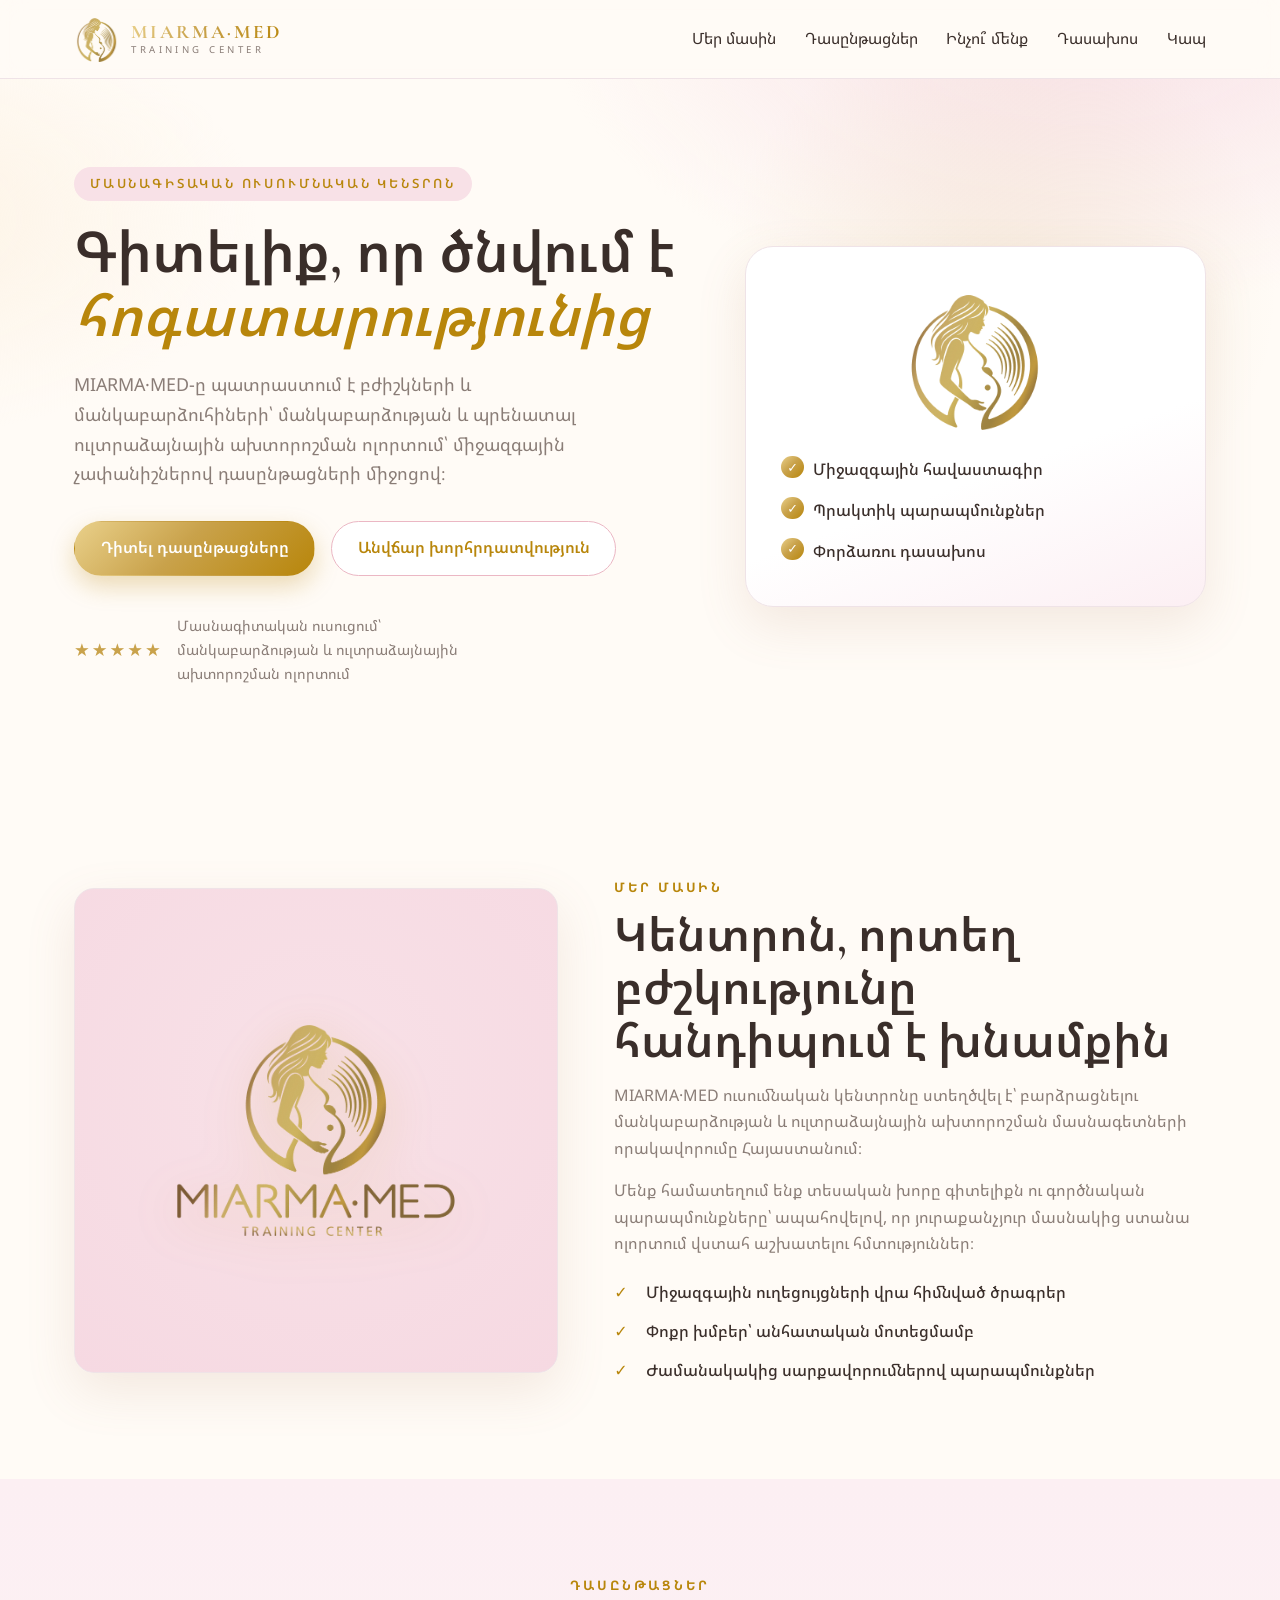
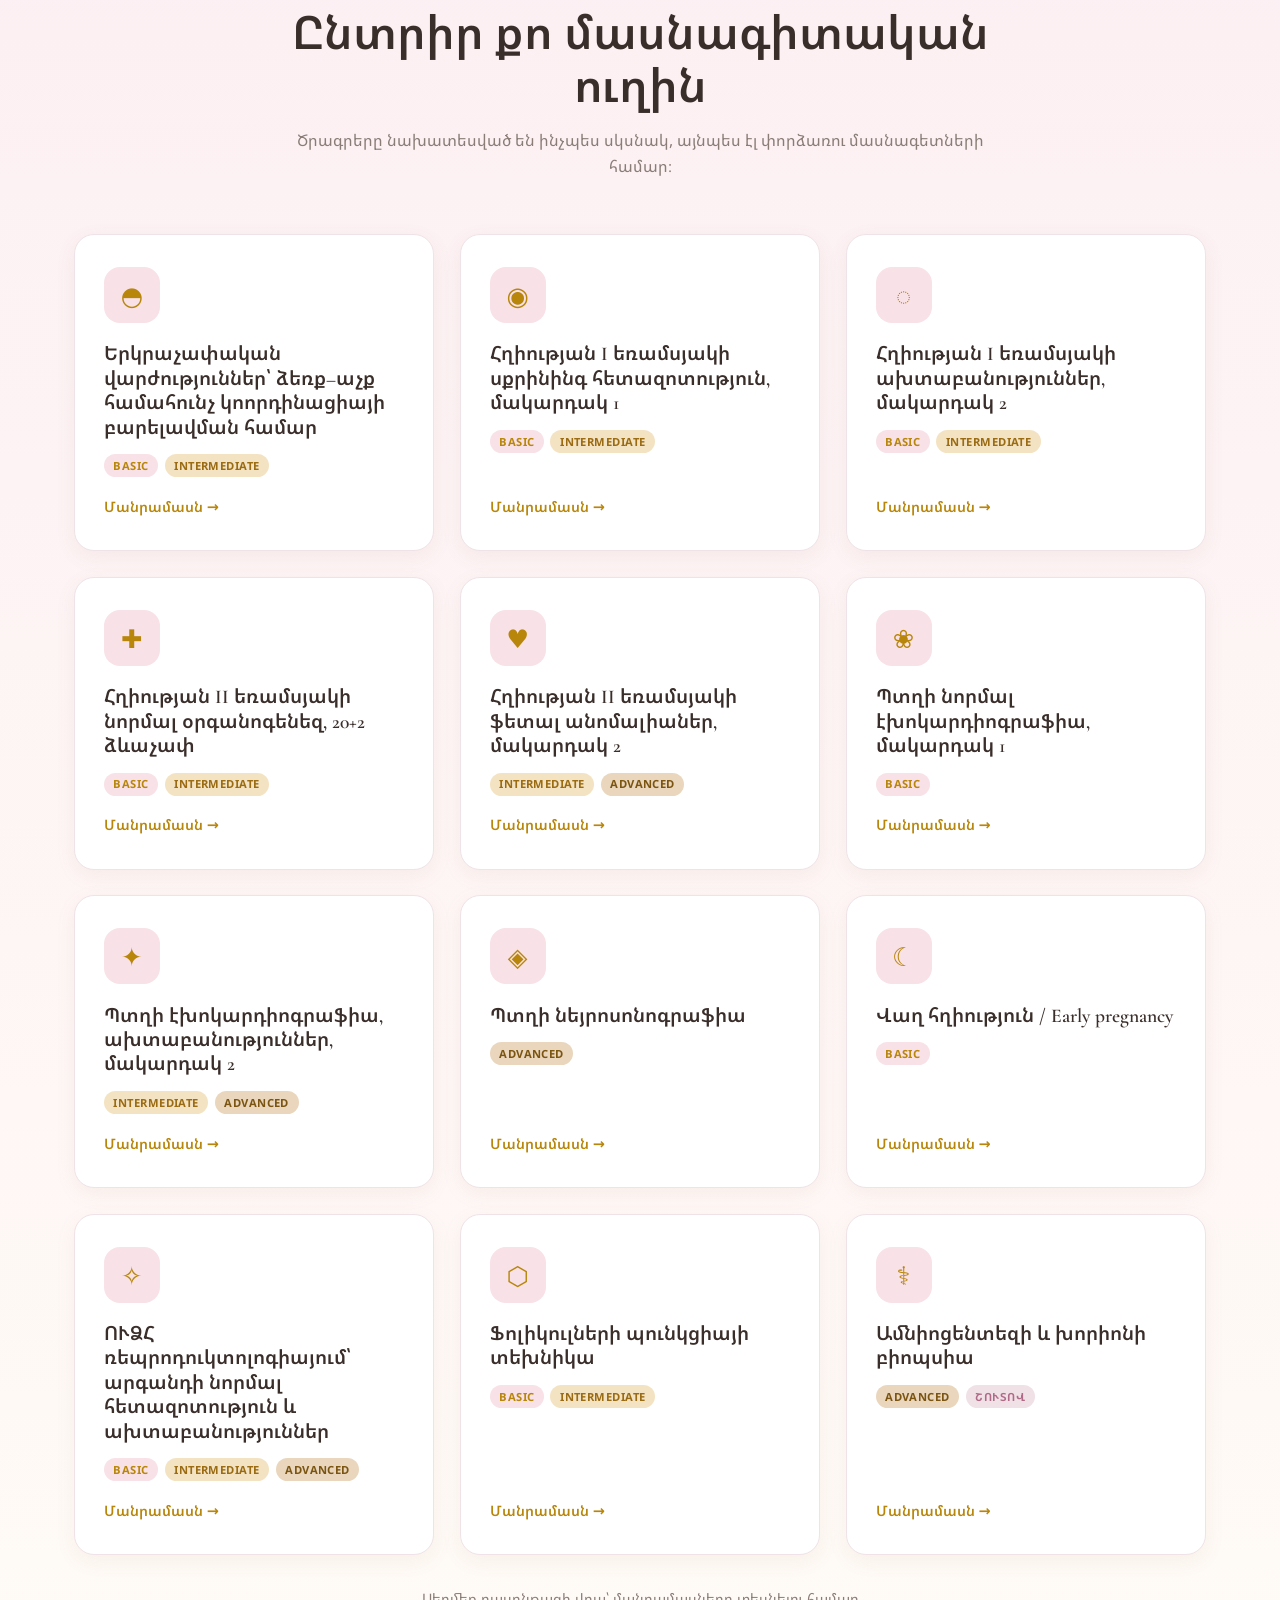
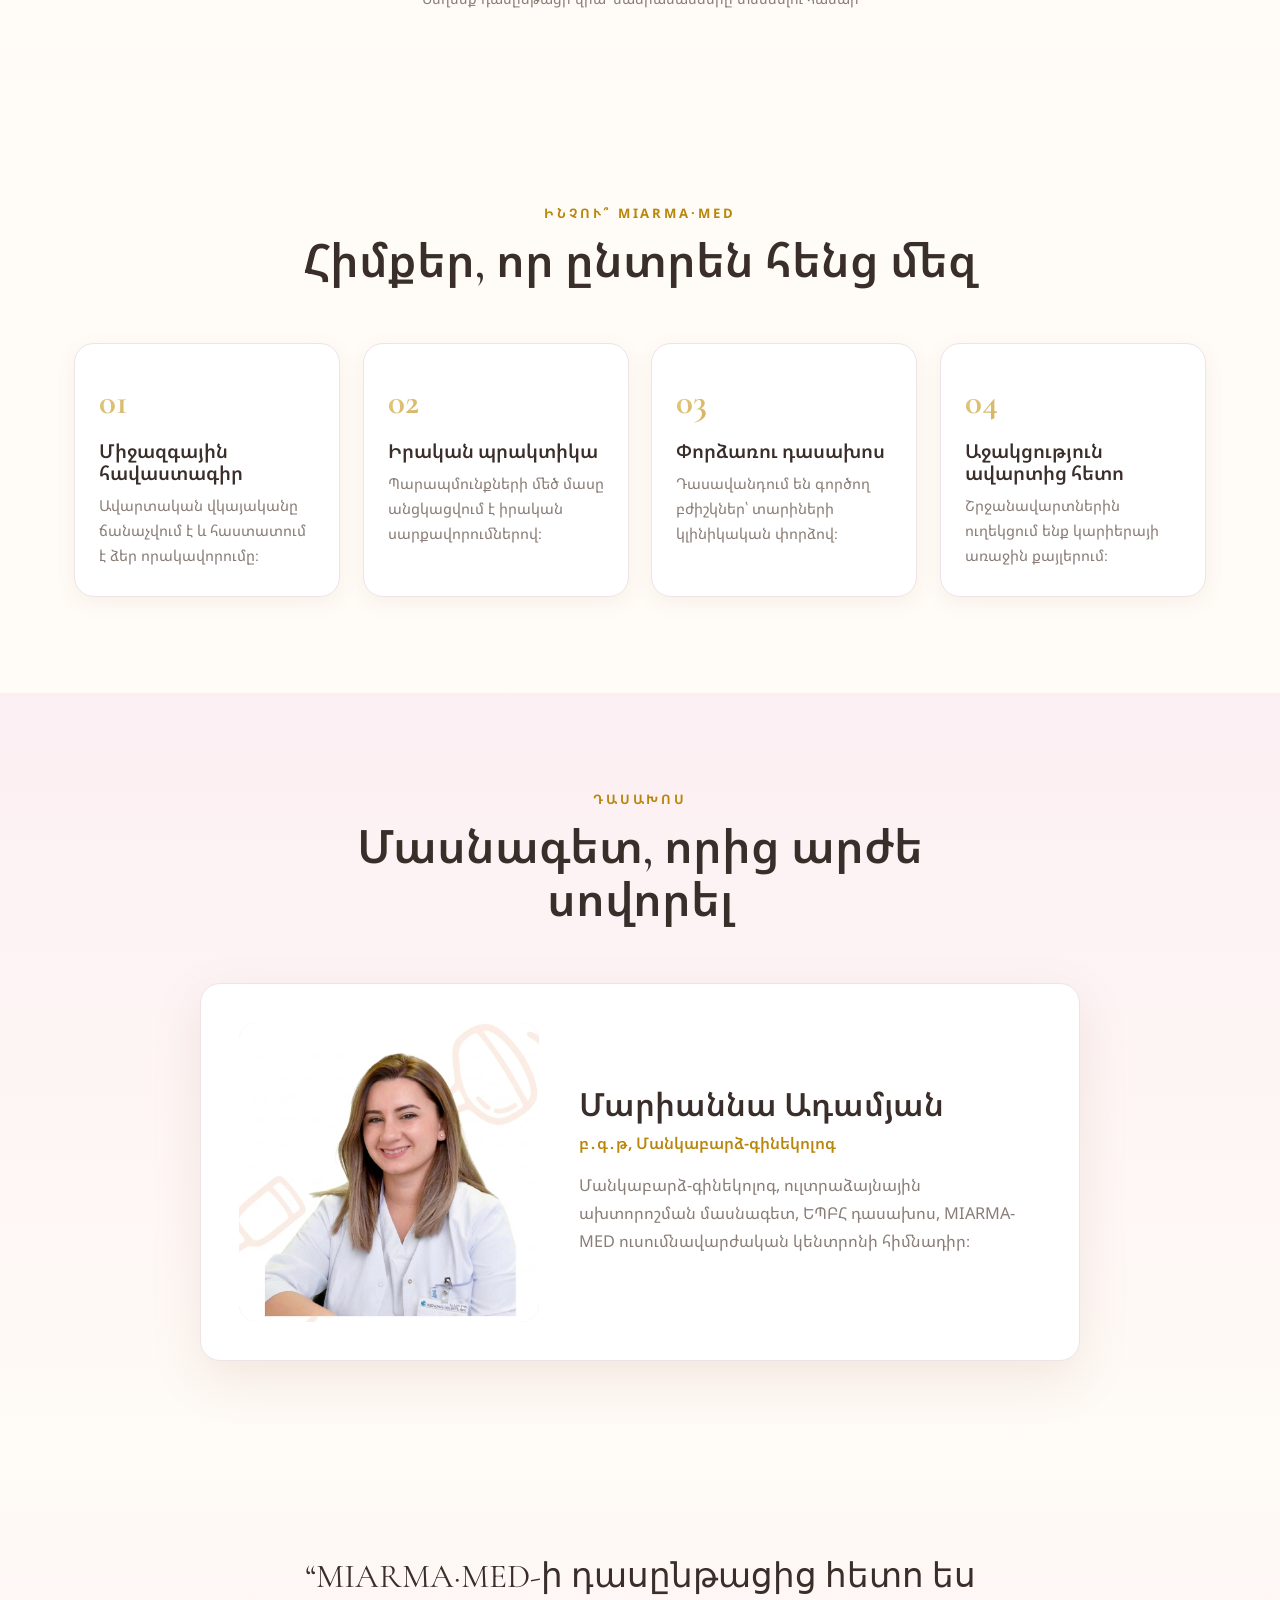
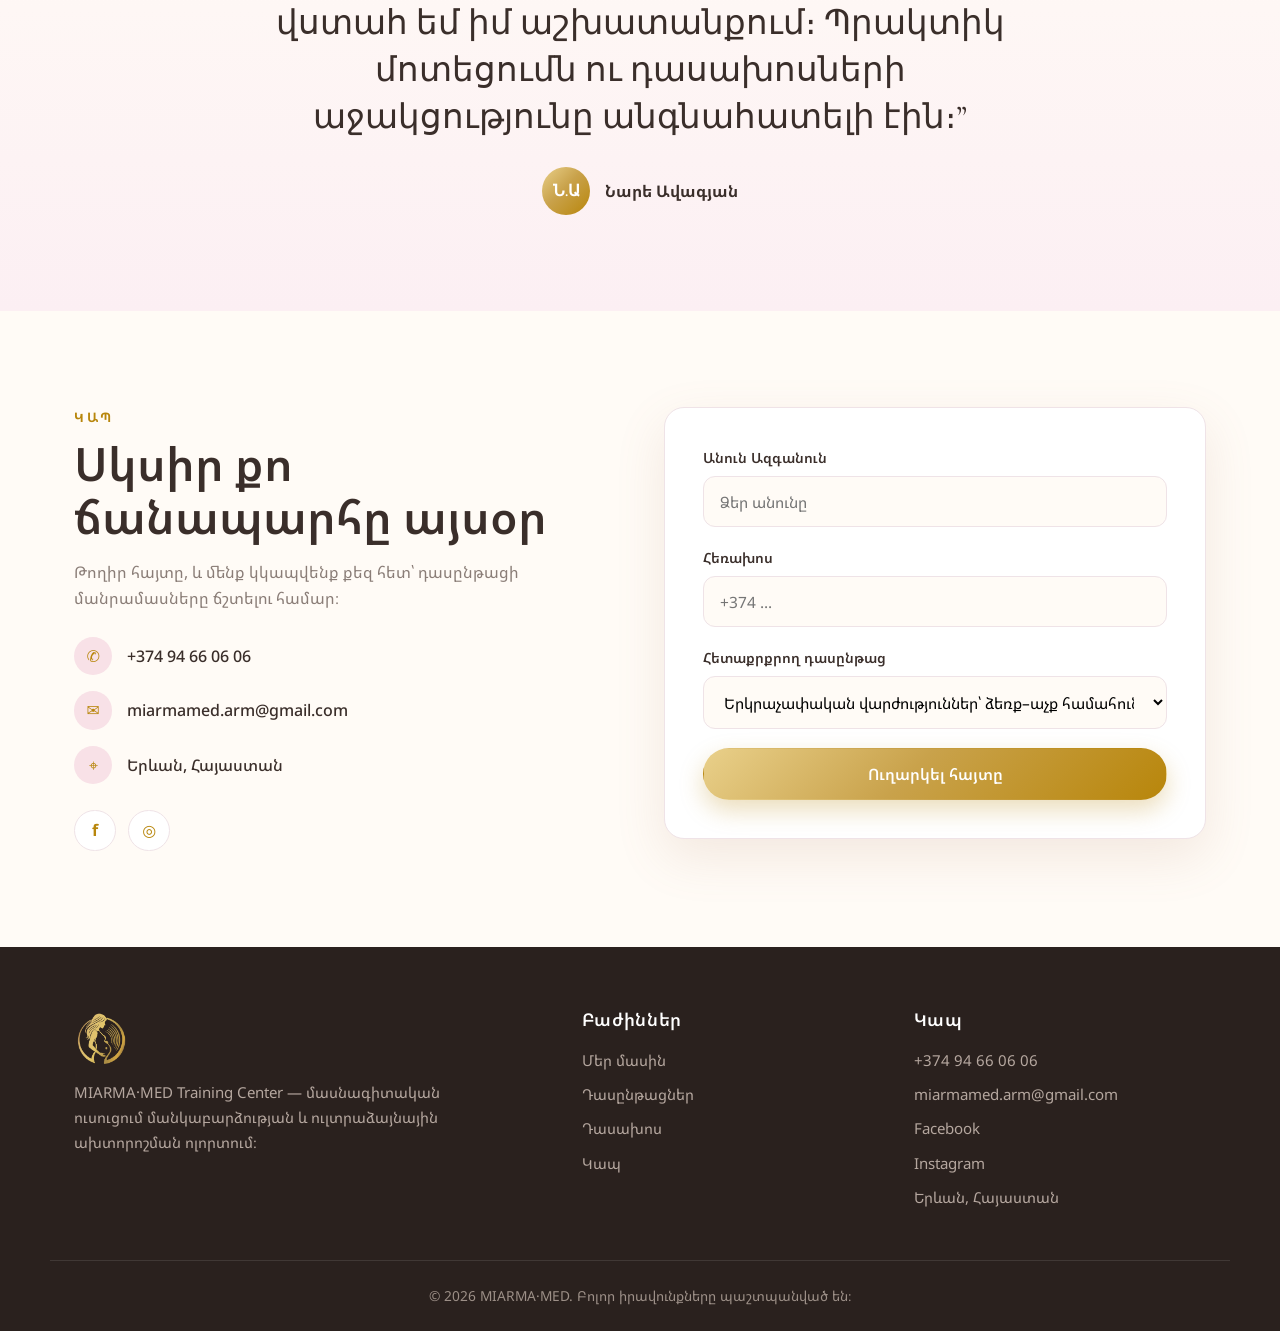
==== index.html @ 7da4671b "Add full 12-course catalog with clickable detail modals - Data-driven course rendering (script.js CO" ====
<!DOCTYPE html>
<html lang="hy">
<head>
  <meta charset="UTF-8" />
  <meta name="viewport" content="width=device-width, initial-scale=1.0" />
  <title>MIARMA·MED — Ուսումնական կենտրոն</title>
  <meta name="description" content="MIARMA·MED ուսումնական կենտրոն — մանկաբարձություն, պրենատալ ուլտրաձայնային ախտորոշում և մասնագիտական վերապատրաստման դասընթացներ։" />
  <link rel="icon" type="image/png" href="assets/emblem.png" />
  <link rel="preconnect" href="https://fonts.googleapis.com" />
  <link rel="preconnect" href="https://fonts.gstatic.com" crossorigin />
  <link href="https://fonts.googleapis.com/css2?family=Cormorant+Garamond:wght@500;600;700&family=Noto+Sans+Armenian:wght@300;400;500;600;700&display=swap" rel="stylesheet" />
  <link rel="stylesheet" href="styles.css" />
</head>
<body>

  <!-- ===== HEADER ===== -->
  <header class="site-header" id="top">
    <div class="container header-inner">
      <a href="#top" class="brand">
        <img src="assets/emblem.png" alt="MIARMA·MED" class="brand-mark" />
        <span class="brand-text">
          <strong>MIARMA·MED</strong>
          <small>TRAINING CENTER</small>
        </span>
      </a>

      <nav class="nav" id="nav">
        <a href="#about">Մեր մասին</a>
        <a href="#courses">Դասընթացներ</a>
        <a href="#why">Ինչու՞ մենք</a>
        <a href="#team">Դասախոս</a>
        <a href="#contact">Կապ</a>
      </nav>

      <button class="burger" id="burger" aria-label="Մենյու">
        <span></span><span></span><span></span>
      </button>
    </div>
  </header>

  <!-- ===== HERO ===== -->
  <section class="hero">
    <div class="hero-glow"></div>
    <div class="container hero-inner">
      <div class="hero-copy">
        <span class="eyebrow">Մասնագիտական ուսումնական կենտրոն</span>
        <h1>Գիտելիք, որ ծնվում է<br><em>հոգատարությունից</em></h1>
        <p class="lead">
          MIARMA·MED-ը պատրաստում է բժիշկների և մանկաբարձուհիների՝
          մանկաբարձության և պրենատալ ուլտրաձայնային ախտորոշման ոլորտում՝
          միջազգային չափանիշներով դասընթացների միջոցով։
        </p>
        <div class="hero-actions">
          <a href="#courses" class="btn btn-primary">Դիտել դասընթացները</a>
          <a href="#contact" class="btn btn-ghost">Անվճար խորհրդատվություն</a>
        </div>
        <div class="hero-trust">
          <span>★★★★★</span>
          <p>Մասնագիտական ուսուցում՝ մանկաբարձության և ուլտրաձայնային ախտորոշման ոլորտում</p>
        </div>
      </div>

      <div class="hero-card">
        <img src="assets/emblem.png" alt="" class="hero-emblem" />
        <ul class="hero-points">
          <li>Միջազգային հավաստագիր</li>
          <li>Պրակտիկ պարապմունքներ</li>
          <li>Փորձառու դասախոս</li>
        </ul>
      </div>
    </div>
  </section>

  <!-- ===== ABOUT ===== -->
  <section class="section" id="about">
    <div class="container about-grid">
      <div class="about-media">
        <div class="about-frame">
          <img src="assets/logo.png" alt="MIARMA·MED Training Center" />
        </div>
      </div>
      <div class="about-copy">
        <span class="section-eyebrow">Մեր մասին</span>
        <h2>Կենտրոն, որտեղ բժշկությունը հանդիպում է խնամքին</h2>
        <p>
          MIARMA·MED ուսումնական կենտրոնը ստեղծվել է՝ բարձրացնելու մանկաբարձության
          և ուլտրաձայնային ախտորոշման մասնագետների որակավորումը Հայաստանում։
        </p>
        <p>
          Մենք համատեղում ենք տեսական խորը գիտելիքն ու գործնական պարապմունքները՝
          ապահովելով, որ յուրաքանչյուր մասնակից ստանա ոլորտում վստահ աշխատելու հմտություններ։
        </p>
        <ul class="check-list">
          <li>Միջազգային ուղեցույցների վրա հիմնված ծրագրեր</li>
          <li>Փոքր խմբեր՝ անհատական մոտեցմամբ</li>
          <li>Ժամանակակից սարքավորումներով պարապմունքներ</li>
        </ul>
      </div>
    </div>
  </section>

  <!-- ===== COURSES ===== -->
  <section class="section section-alt" id="courses">
    <div class="container">
      <div class="section-head">
        <span class="section-eyebrow">Դասընթացներ</span>
        <h2>Ընտրիր քո մասնագիտական ուղին</h2>
        <p>Ծրագրերը նախատեսված են ինչպես սկսնակ, այնպես էլ փորձառու մասնագետների համար։</p>
      </div>

      <div class="cards" id="courseGrid"><!-- rendered by script.js --></div>
      <p class="courses-hint">Սեղմեք դասընթացի վրա՝ մանրամասները տեսնելու համար</p>
    </div>
  </section>

  <!-- ===== WHY US ===== -->
  <section class="section" id="why">
    <div class="container">
      <div class="section-head">
        <span class="section-eyebrow">Ինչու՞ MIARMA·MED</span>
        <h2>Հիմքեր, որ ընտրեն հենց մեզ</h2>
      </div>
      <div class="features">
        <div class="feature">
          <div class="feature-no">01</div>
          <h3>Միջազգային հավաստագիր</h3>
          <p>Ավարտական վկայականը ճանաչվում է և հաստատում է ձեր որակավորումը։</p>
        </div>
        <div class="feature">
          <div class="feature-no">02</div>
          <h3>Իրական պրակտիկա</h3>
          <p>Պարապմունքների մեծ մասը անցկացվում է իրական սարքավորումներով։</p>
        </div>
        <div class="feature">
          <div class="feature-no">03</div>
          <h3>Փորձառու դասախոս</h3>
          <p>Դասավանդում են գործող բժիշկներ՝ տարիների կլինիկական փորձով։</p>
        </div>
        <div class="feature">
          <div class="feature-no">04</div>
          <h3>Աջակցություն ավարտից հետո</h3>
          <p>Շրջանավարտներին ուղեկցում ենք կարիերայի առաջին քայլերում։</p>
        </div>
      </div>
    </div>
  </section>

  <!-- ===== TEAM ===== -->
  <section class="section section-alt" id="team">
    <div class="container">
      <div class="section-head">
        <span class="section-eyebrow">Դասախոս</span>
        <h2>Մասնագետ, որից արժե սովորել</h2>
      </div>
      <article class="instructor">
        <div class="instructor-photo">
          <img src="assets/marianna.png" alt="Մարիաննա Ադամյան" />
        </div>
        <div class="instructor-info">
          <h3>Մարիաննա Ադամյան</h3>
          <span class="role">բ․գ․թ, Մանկաբարձ-գինեկոլոգ</span>
          <p>Մանկաբարձ-գինեկոլոգ, ուլտրաձայնային ախտորոշման մասնագետ, 
             ԵՊԲՀ դասախոս, MIARMA-MED ուսումնավարժական կենտրոնի հիմնադիր։</p>
        </div>
      </article>
    </div>
  </section>

  <!-- ===== TESTIMONIAL ===== -->
  <section class="section testimonial-sec">
    <div class="container testimonial">
      <p class="quote">“MIARMA·MED-ի դասընթացից հետո ես վստահ եմ իմ աշխատանքում։ Պրակտիկ մոտեցումն ու դասախոսների աջակցությունը անգնահատելի էին։”</p>
      <div class="quote-by">
        <div class="avatar small">Ն.Ա</div>
        <div><strong>Նարե Ավագյան</strong></div>
      </div>
    </div>
  </section>

  <!-- ===== CONTACT ===== -->
  <section class="section" id="contact">
    <div class="container contact-grid">
      <div class="contact-copy">
        <span class="section-eyebrow">Կապ</span>
        <h2>Սկսիր քո ճանապարհը այսօր</h2>
        <p>Թողիր հայտը, և մենք կկապվենք քեզ հետ՝ դասընթացի մանրամասները ճշտելու համար։</p>
        <ul class="contact-list">
          <li><span>✆</span> +374 94 66 06 06</li>
          <li><span>✉</span> <a href="mailto:miarmamed.arm@gmail.com">miarmamed.arm@gmail.com</a></li>
          <li><span>⌖</span> Երևան, Հայաստան</li>
        </ul>
        <div class="socials">
          <a href="https://www.facebook.com/MIARMA.MedTrainingCenter" target="_blank" rel="noopener" aria-label="Facebook">f</a>
          <a href="https://www.instagram.com/miarma.med_trainingcenter" target="_blank" rel="noopener" aria-label="Instagram">◎</a>
        </div>
      </div>

      <form class="contact-form" id="enrollForm" novalidate>
        <div class="field">
          <label for="name">Անուն Ազգանուն</label>
          <input id="name" name="name" type="text" required placeholder="Ձեր անունը" />
        </div>
        <div class="field">
          <label for="phone">Հեռախոս</label>
          <input id="phone" name="phone" type="tel" required placeholder="+374 ..." />
        </div>
        <div class="field">
          <label for="course">Հետաքրքրող դասընթաց</label>
          <select id="course" name="course"><!-- options rendered by script.js --></select>
        </div>
        <button type="submit" class="btn btn-primary full">Ուղարկել հայտը</button>
        <p class="form-note" id="formNote" hidden>Շնորհակալություն։ Մենք շուտով կկապվենք ձեզ հետ։</p>
      </form>
    </div>
  </section>

  <!-- ===== FOOTER ===== -->
  <footer class="site-footer">
    <div class="container footer-inner">
      <div class="footer-brand">
        <img src="assets/emblem.png" alt="MIARMA·MED" />
        <p>MIARMA·MED Training Center — մասնագիտական ուսուցում մանկաբարձության և ուլտրաձայնային ախտորոշման ոլորտում։</p>
      </div>
      <div class="footer-col">
        <h4>Բաժիններ</h4>
        <a href="#about">Մեր մասին</a>
        <a href="#courses">Դասընթացներ</a>
        <a href="#team">Դասախոս</a>
        <a href="#contact">Կապ</a>
      </div>
      <div class="footer-col">
        <h4>Կապ</h4>
        <a href="tel:+37494660606">+374 94 66 06 06</a>
        <a href="mailto:miarmamed.arm@gmail.com">miarmamed.arm@gmail.com</a>
        <a href="https://www.facebook.com/MIARMA.MedTrainingCenter" target="_blank" rel="noopener">Facebook</a>
        <a href="https://www.instagram.com/miarma.med_trainingcenter" target="_blank" rel="noopener">Instagram</a>
        <span>Երևան, Հայաստան</span>
      </div>
    </div>
    <div class="container footer-bottom">
      <span>© 2026 MIARMA·MED. Բոլոր իրավունքները պաշտպանված են։</span>
    </div>
  </footer>

  <!-- ===== COURSE MODAL ===== -->
  <div class="modal" id="courseModal" hidden>
    <div class="modal-overlay" data-close></div>
    <div class="modal-card" role="dialog" aria-modal="true" aria-labelledby="modalTitle">
      <button class="modal-close" data-close aria-label="Փակել">×</button>
      <div class="modal-media" id="modalMedia"></div>
      <div class="modal-body">
        <div class="modal-badges" id="modalBadges"></div>
        <h3 id="modalTitle"></h3>
        <p class="modal-desc" id="modalDesc"></p>
        <p class="modal-note" id="modalNote" hidden></p>
        <a href="#contact" class="btn btn-primary" data-close>Գրանցվել դասընթացին</a>
      </div>
    </div>
  </div>

  <script src="script.js"></script>
</body>
</html>
---- styles.css ----
/* ===== MIARMA·MED — Gold & Baby Pink ===== */
:root{
  --gold-1:#E9D08A;
  --gold-2:#C9A24B;
  --gold-3:#B8860B;
  --gold-deep:#8B6914;
  --gold-grad:linear-gradient(135deg,#E9D08A 0%,#C9A24B 45%,#B8860B 100%);

  --pink-1:#FCEFF3;
  --pink-2:#F6D9E2;
  --pink-3:#EBB7C4;
  --blush:#F8E1E7;

  --cream:#FFFBF6;
  --ink:#3A2E2A;
  --muted:#8a7d77;
  --line:#efe3e7;
  --white:#ffffff;

  --shadow-sm:0 6px 20px rgba(170,120,90,.08);
  --shadow-md:0 18px 50px rgba(170,120,90,.14);
  --radius:20px;
  --maxw:1180px;
}

*{box-sizing:border-box;margin:0;padding:0}
html{scroll-behavior:smooth}
html,body{overflow-x:hidden;max-width:100%}
body{
  font-family:"Noto Sans Armenian","Segoe UI",system-ui,sans-serif;
  color:var(--ink);
  background:var(--cream);
  line-height:1.65;
  -webkit-font-smoothing:antialiased;
}
img{max-width:100%;display:block}
a{text-decoration:none;color:inherit}
.container{width:100%;max-width:var(--maxw);margin:0 auto;padding:0 24px}

h1,h2,h3,h4{font-family:"Cormorant Garamond","Noto Sans Armenian",serif;font-weight:600;line-height:1.15;color:var(--ink);overflow-wrap:break-word}
em{font-style:italic;color:var(--gold-3)}

/* ===== Buttons ===== */
.btn{
  display:inline-flex;align-items:center;justify-content:center;gap:.5rem;
  padding:.85rem 1.6rem;border-radius:100px;font-size:.98rem;font-weight:600;
  cursor:pointer;border:1.5px solid transparent;transition:transform .2s ease,box-shadow .2s ease,background .2s ease;
  font-family:inherit;
}
.btn-primary{background:var(--gold-grad);color:#fff;box-shadow:0 10px 24px rgba(184,134,11,.28)}
.btn-primary:hover{transform:translateY(-2px);box-shadow:0 16px 30px rgba(184,134,11,.36)}
.btn-ghost{background:#fff;color:var(--gold-3);border-color:var(--pink-3)}
.btn-ghost:hover{background:var(--blush);transform:translateY(-2px)}
.btn.full{width:100%}

/* ===== Header ===== */
.site-header{
  position:sticky;top:0;z-index:50;
  background:rgba(255,251,246,.82);backdrop-filter:blur(12px);
  border-bottom:1px solid var(--line);
}
.header-inner{display:flex;align-items:center;gap:1.5rem;height:78px}
.brand{display:flex;align-items:center;gap:.7rem;margin-right:auto}
.brand-mark{width:46px;height:46px}
.brand-text{display:flex;flex-direction:column;line-height:1}
.brand-text strong{font-size:1.2rem;letter-spacing:.14em;
  background:var(--gold-grad);-webkit-background-clip:text;background-clip:text;color:transparent;font-family:"Cormorant Garamond",serif}
.brand-text small{font-size:.6rem;letter-spacing:.36em;color:var(--muted);margin-top:3px}
.nav{display:flex;gap:1.8rem}
.nav a{font-size:.97rem;color:var(--ink);position:relative;padding:.2rem 0;transition:color .2s}
.nav a::after{content:"";position:absolute;left:0;bottom:-4px;width:0;height:2px;background:var(--gold-grad);transition:width .25s}
.nav a:hover{color:var(--gold-3)}
.nav a:hover::after{width:100%}
.header-cta{padding:.6rem 1.3rem;font-size:.92rem}
.burger{display:none;flex-direction:column;gap:5px;background:none;border:0;cursor:pointer;padding:6px}
.burger span{width:26px;height:2px;background:var(--gold-3);border-radius:2px;transition:.3s}

/* ===== Hero ===== */
.hero{position:relative;overflow:hidden;
  background:
    radial-gradient(900px 500px at 85% -10%, var(--blush) 0%, transparent 60%),
    radial-gradient(700px 400px at -10% 20%, #fdf3e4 0%, transparent 55%),
    var(--cream);
}
.hero-glow{position:absolute;inset:0;background:
  radial-gradient(400px 400px at 78% 30%, rgba(201,162,75,.12), transparent 70%);pointer-events:none}
.hero-inner{display:grid;grid-template-columns:1.15fr .85fr;gap:3rem;align-items:center;padding:5.5rem 24px 6rem}
.eyebrow{display:inline-block;font-size:.8rem;letter-spacing:.22em;text-transform:uppercase;
  color:var(--gold-3);background:var(--blush);padding:.4rem 1rem;border-radius:100px;margin-bottom:1.3rem;font-weight:600}
.hero-copy h1{font-size:clamp(2.4rem,4.4vw,3.8rem);margin-bottom:1.2rem}
.lead{font-size:1.12rem;color:var(--muted);max-width:34rem;margin-bottom:2rem}
.hero-actions{display:flex;gap:1rem;flex-wrap:wrap;margin-bottom:2.4rem}
.hero-trust{display:flex;align-items:center;gap:.9rem}
.hero-trust span{color:var(--gold-2);font-size:1.1rem;letter-spacing:2px}
.hero-trust p{font-size:.9rem;color:var(--muted);max-width:18rem}

.hero-card{
  position:relative;background:#fff;border-radius:28px;padding:2.6rem 2.2rem;
  box-shadow:var(--shadow-md);border:1px solid var(--line);
  background:linear-gradient(160deg,#fff 60%,var(--pink-1));
}
.hero-emblem{width:150px;margin:0 auto 1.6rem}
.hero-points{list-style:none;display:flex;flex-direction:column;gap:.9rem}
.hero-points li{position:relative;padding-left:2rem;font-weight:500}
.hero-points li::before{content:"✓";position:absolute;left:0;top:0;
  width:1.4rem;height:1.4rem;display:grid;place-items:center;border-radius:50%;
  background:var(--gold-grad);color:#fff;font-size:.8rem}

/* ===== Stats ===== */
.stats{background:var(--gold-grad)}
.stats-grid{display:grid;grid-template-columns:repeat(4,1fr);gap:1rem;padding:2.4rem 24px;text-align:center}
.stat strong{display:block;font-family:"Cormorant Garamond",serif;font-size:2.8rem;color:#fff;font-weight:700}
.stat span{color:rgba(255,255,255,.9);font-size:.92rem;letter-spacing:.05em}

/* ===== Sections ===== */
.section{padding:6rem 0}
.section-alt{background:linear-gradient(180deg,var(--pink-1),var(--cream))}
.section-head{text-align:center;max-width:46rem;margin:0 auto 3.4rem}
.section-eyebrow{display:block;font-size:.82rem;letter-spacing:.22em;text-transform:uppercase;color:var(--gold-3);font-weight:700;margin-bottom:.7rem}
.section-head h2,.about-copy h2,.contact-copy h2{font-size:clamp(2rem,3.6vw,2.9rem);margin-bottom:.8rem}
.section-head p{color:var(--muted)}

/* About */
.about-grid{display:grid;grid-template-columns:.9fr 1.1fr;gap:3.5rem;align-items:center}
.about-frame{aspect-ratio:1;border-radius:var(--radius);background:
  radial-gradient(circle at 50% 40%, var(--blush), var(--pink-2));
  display:grid;place-items:center;padding:2.5rem;box-shadow:var(--shadow-md);
  border:1px solid var(--line)}
.about-frame img{width:75%;filter:drop-shadow(0 12px 24px rgba(184,134,11,.2))}
.about-copy p{color:var(--muted);margin-bottom:1rem}
.check-list{list-style:none;margin-top:1.4rem;display:flex;flex-direction:column;gap:.8rem}
.check-list li{position:relative;padding-left:2rem;font-weight:500}
.check-list li::before{content:"✓";position:absolute;left:0;color:var(--gold-3);font-weight:700}

/* Courses */
.cards{display:grid;grid-template-columns:repeat(3,1fr);gap:1.6rem}
.cards-2col{grid-template-columns:repeat(2,1fr);max-width:900px;margin:0 auto}
.card{background:#fff;border:1px solid var(--line);border-radius:var(--radius);
  padding:2rem 1.8rem;box-shadow:var(--shadow-sm);transition:transform .25s,box-shadow .25s;position:relative;overflow:hidden}
.card::before{content:"";position:absolute;inset:0 0 auto 0;height:4px;background:var(--gold-grad);transform:scaleX(0);transform-origin:left;transition:transform .3s}
.card:hover{transform:translateY(-6px);box-shadow:var(--shadow-md)}
.card:hover::before{transform:scaleX(1)}
.card-icon{width:56px;height:56px;border-radius:16px;display:grid;place-items:center;
  font-size:1.6rem;color:var(--gold-3);background:var(--blush);margin-bottom:1.2rem}
.card h3{font-size:1.22rem;margin-bottom:.9rem;line-height:1.25}
.card p{color:var(--muted);font-size:.97rem;margin-bottom:1.1rem}
.card-meta{font-size:.82rem;color:var(--gold-3);font-weight:600;letter-spacing:.03em}

/* clickable course cards */
.course-card{display:flex;flex-direction:column;cursor:pointer;outline:none}
.course-card:focus-visible{box-shadow:0 0 0 3px var(--pink-3),var(--shadow-md)}
.card-badges{display:flex;flex-wrap:wrap;gap:.4rem;margin-bottom:1.1rem}
.badge{font-size:.7rem;font-weight:700;letter-spacing:.04em;text-transform:uppercase;
  padding:.22rem .6rem;border-radius:100px;line-height:1.4}
.badge-basic{background:var(--blush);color:var(--gold-3)}
.badge-intermediate{background:#f3e3c2;color:#9a6b12}
.badge-advanced{background:#e9d6bd;color:#7a5410}
.badge-soon{background:#efe1e6;color:#b06a86}
.card-open{margin-top:auto;font-size:.9rem;font-weight:600;color:var(--gold-3);
  display:inline-flex;align-items:center;gap:.3rem;transition:gap .2s}
.course-card:hover .card-open{gap:.6rem}
.is-soon{opacity:.9}
.courses-hint{text-align:center;color:var(--muted);font-size:.9rem;margin-top:2rem}

/* course modal */
.modal{position:fixed;inset:0;z-index:100;display:grid;place-items:center;padding:24px}
.modal[hidden]{display:none}
.modal-overlay{position:absolute;inset:0;background:rgba(58,46,42,.55);backdrop-filter:blur(4px);animation:fade .25s ease}
.modal-card{position:relative;z-index:1;background:#fff;border-radius:24px;max-width:560px;width:100%;
  max-height:90vh;overflow:auto;box-shadow:0 30px 80px rgba(60,30,20,.35);animation:pop .3s cubic-bezier(.2,.8,.3,1)}
.modal-close{position:absolute;top:14px;right:14px;z-index:2;width:38px;height:38px;border:0;border-radius:50%;
  background:rgba(255,255,255,.85);color:var(--ink);font-size:1.5rem;line-height:1;cursor:pointer;transition:.2s}
.modal-close:hover{background:var(--blush);color:var(--gold-3);transform:rotate(90deg)}
.modal-media{aspect-ratio:16/9;background:radial-gradient(circle at 50% 35%,var(--blush),var(--pink-2));
  display:grid;place-items:center;overflow:hidden}
.modal-media img{width:100%;height:100%;object-fit:cover}
.modal-media.is-placeholder img{width:auto;height:60%;object-fit:contain;opacity:.9;
  filter:drop-shadow(0 8px 16px rgba(184,134,11,.25))}
.modal-body{padding:1.8rem 2rem 2rem}
.modal-badges{display:flex;flex-wrap:wrap;gap:.4rem;margin-bottom:.9rem}
.modal-body h3{font-size:1.6rem;margin-bottom:.8rem;line-height:1.25}
.modal-desc{color:var(--muted);margin-bottom:1rem;line-height:1.7}
.modal-note{background:var(--pink-1);color:var(--gold-3);font-weight:600;font-size:.92rem;
  padding:.7rem 1rem;border-radius:12px;margin-bottom:1.3rem}
@keyframes fade{from{opacity:0}to{opacity:1}}
@keyframes pop{from{opacity:0;transform:translateY(20px) scale(.97)}to{opacity:1;transform:none}}

/* Why */
.features{display:grid;grid-template-columns:repeat(4,1fr);gap:1.4rem}
.feature{padding:1.8rem 1.5rem;border-radius:var(--radius);background:#fff;border:1px solid var(--line);box-shadow:var(--shadow-sm)}
.feature-no{font-family:"Cormorant Garamond",serif;font-size:2.2rem;font-weight:700;
  background:var(--gold-grad);-webkit-background-clip:text;background-clip:text;color:transparent;margin-bottom:.6rem}
.feature h3{font-size:1.2rem;margin-bottom:.5rem}
.feature p{color:var(--muted);font-size:.94rem}

/* Team — single featured instructor */
.instructor{display:grid;grid-template-columns:300px 1fr;gap:2.5rem;align-items:center;
  max-width:880px;margin:0 auto;background:#fff;border:1px solid var(--line);
  border-radius:var(--radius);box-shadow:var(--shadow-md);padding:2.4rem;overflow:hidden}
.instructor-photo{position:relative;border-radius:18px;overflow:hidden;
  background:radial-gradient(circle at 50% 30%,var(--blush),var(--pink-2));aspect-ratio:1/1}
.instructor-photo img{width:100%;height:100%;object-fit:cover;object-position:top center}
.instructor-info h3{font-size:2rem;margin-bottom:.3rem}
.instructor-info .role{display:block;color:var(--gold-3);font-weight:600;font-size:1rem;margin-bottom:1rem}
.instructor-info p{color:var(--muted);font-size:1.02rem;line-height:1.7}

/* small avatar (testimonial) */
.avatar.small{width:48px;height:48px;border-radius:50%;display:grid;place-items:center;
  font-family:"Cormorant Garamond",serif;font-size:1rem;color:#fff;background:var(--gold-grad);font-weight:700}

/* Testimonial */
.testimonial-sec{background:linear-gradient(180deg,var(--cream),var(--pink-1))}
.testimonial{max-width:50rem;margin:0 auto;text-align:center}
.quote{font-family:"Cormorant Garamond",serif;font-size:clamp(1.5rem,3vw,2.1rem);line-height:1.4;color:var(--ink);margin-bottom:1.6rem}
.quote-by{display:flex;align-items:center;justify-content:center;gap:.9rem}
.quote-by strong{display:block}
.quote-by span{color:var(--muted);font-size:.88rem}

/* Contact */
.contact-grid{display:grid;grid-template-columns:1fr 1fr;gap:3rem;align-items:start}
.contact-copy p{color:var(--muted);margin-bottom:1.6rem}
.contact-list{list-style:none;display:flex;flex-direction:column;gap:1rem;margin-bottom:1.6rem}
.contact-list li{display:flex;align-items:center;gap:.9rem;font-weight:500}
.contact-list span{width:2.4rem;height:2.4rem;border-radius:50%;display:grid;place-items:center;background:var(--blush);color:var(--gold-3)}
.socials{display:flex;gap:.8rem}
.socials a{width:2.6rem;height:2.6rem;border-radius:50%;display:grid;place-items:center;background:#fff;border:1px solid var(--line);color:var(--gold-3);font-weight:700;transition:.2s}
.socials a:hover{background:var(--gold-grad);color:#fff;transform:translateY(-3px)}
.contact-form{background:#fff;padding:2.4rem;border-radius:var(--radius);box-shadow:var(--shadow-md);border:1px solid var(--line)}
.field{margin-bottom:1.2rem}
.field label{display:block;font-size:.88rem;font-weight:600;margin-bottom:.4rem}
.field input,.field select{width:100%;padding:.85rem 1rem;border:1.5px solid var(--line);border-radius:12px;font-family:inherit;font-size:.97rem;background:var(--cream);transition:border .2s}
.field input:focus,.field select:focus{outline:none;border-color:var(--gold-2);background:#fff}
.form-note{margin-top:1rem;color:var(--gold-3);font-weight:600;text-align:center}

/* Footer */
.site-footer{background:#2a211e;color:#e9ddd6;padding:4rem 0 1.5rem}
.footer-inner{display:grid;grid-template-columns:1.6fr 1fr 1fr;gap:2.5rem;padding-bottom:2.5rem}
.footer-brand img{width:56px;margin-bottom:1rem;filter:brightness(1.1)}
.footer-brand p{color:#b5a79f;font-size:.94rem;max-width:24rem}
.footer-col h4{color:#fff;margin-bottom:1rem;font-size:1.1rem;letter-spacing:.04em}
.footer-col a,.footer-col span{display:block;color:#b5a79f;margin-bottom:.6rem;font-size:.94rem;transition:color .2s}
.footer-col a:hover{color:var(--gold-1)}
.footer-bottom{border-top:1px solid rgba(255,255,255,.1);padding-top:1.5rem;color:#9c8f87;font-size:.86rem;text-align:center}

/* Reveal animation */
.reveal{opacity:0;transform:translateY(24px);transition:opacity .7s ease,transform .7s ease}
.reveal.in{opacity:1;transform:none}

/* ===== Responsive ===== */
@media (max-width:900px){
  .hero-inner{grid-template-columns:1fr;gap:2.5rem;padding-top:3.5rem}
  .hero-card{max-width:420px}
  .about-grid,.contact-grid{grid-template-columns:1fr;gap:2.2rem}
  .cards{grid-template-columns:repeat(2,1fr)}
  .features{grid-template-columns:repeat(2,1fr)}
  .instructor{grid-template-columns:1fr;text-align:center;gap:1.6rem}
  .instructor-photo{width:220px;margin:0 auto}
  .footer-inner{grid-template-columns:1fr 1fr}
  .nav{position:fixed;inset:78px 0 auto 0;flex-direction:column;background:var(--cream);
    padding:1.5rem 24px;gap:1.1rem;border-bottom:1px solid var(--line);
    transform:translateY(-120%);transition:transform .3s;box-shadow:var(--shadow-md)}
  .nav.open{transform:none}
  .burger{display:flex}
  .header-cta{display:none}
}
@media (max-width:560px){
  .cards,.features{grid-template-columns:1fr}
  .footer-inner{grid-template-columns:1fr}
  .section{padding:4rem 0}
  .hero-copy h1{font-size:2.3rem}
  .hero-inner{padding-left:18px;padding-right:18px}
  .container{padding:0 18px}
  .eyebrow{font-size:.7rem;letter-spacing:.14em}
  .section-eyebrow{font-size:.74rem;letter-spacing:.16em}
}
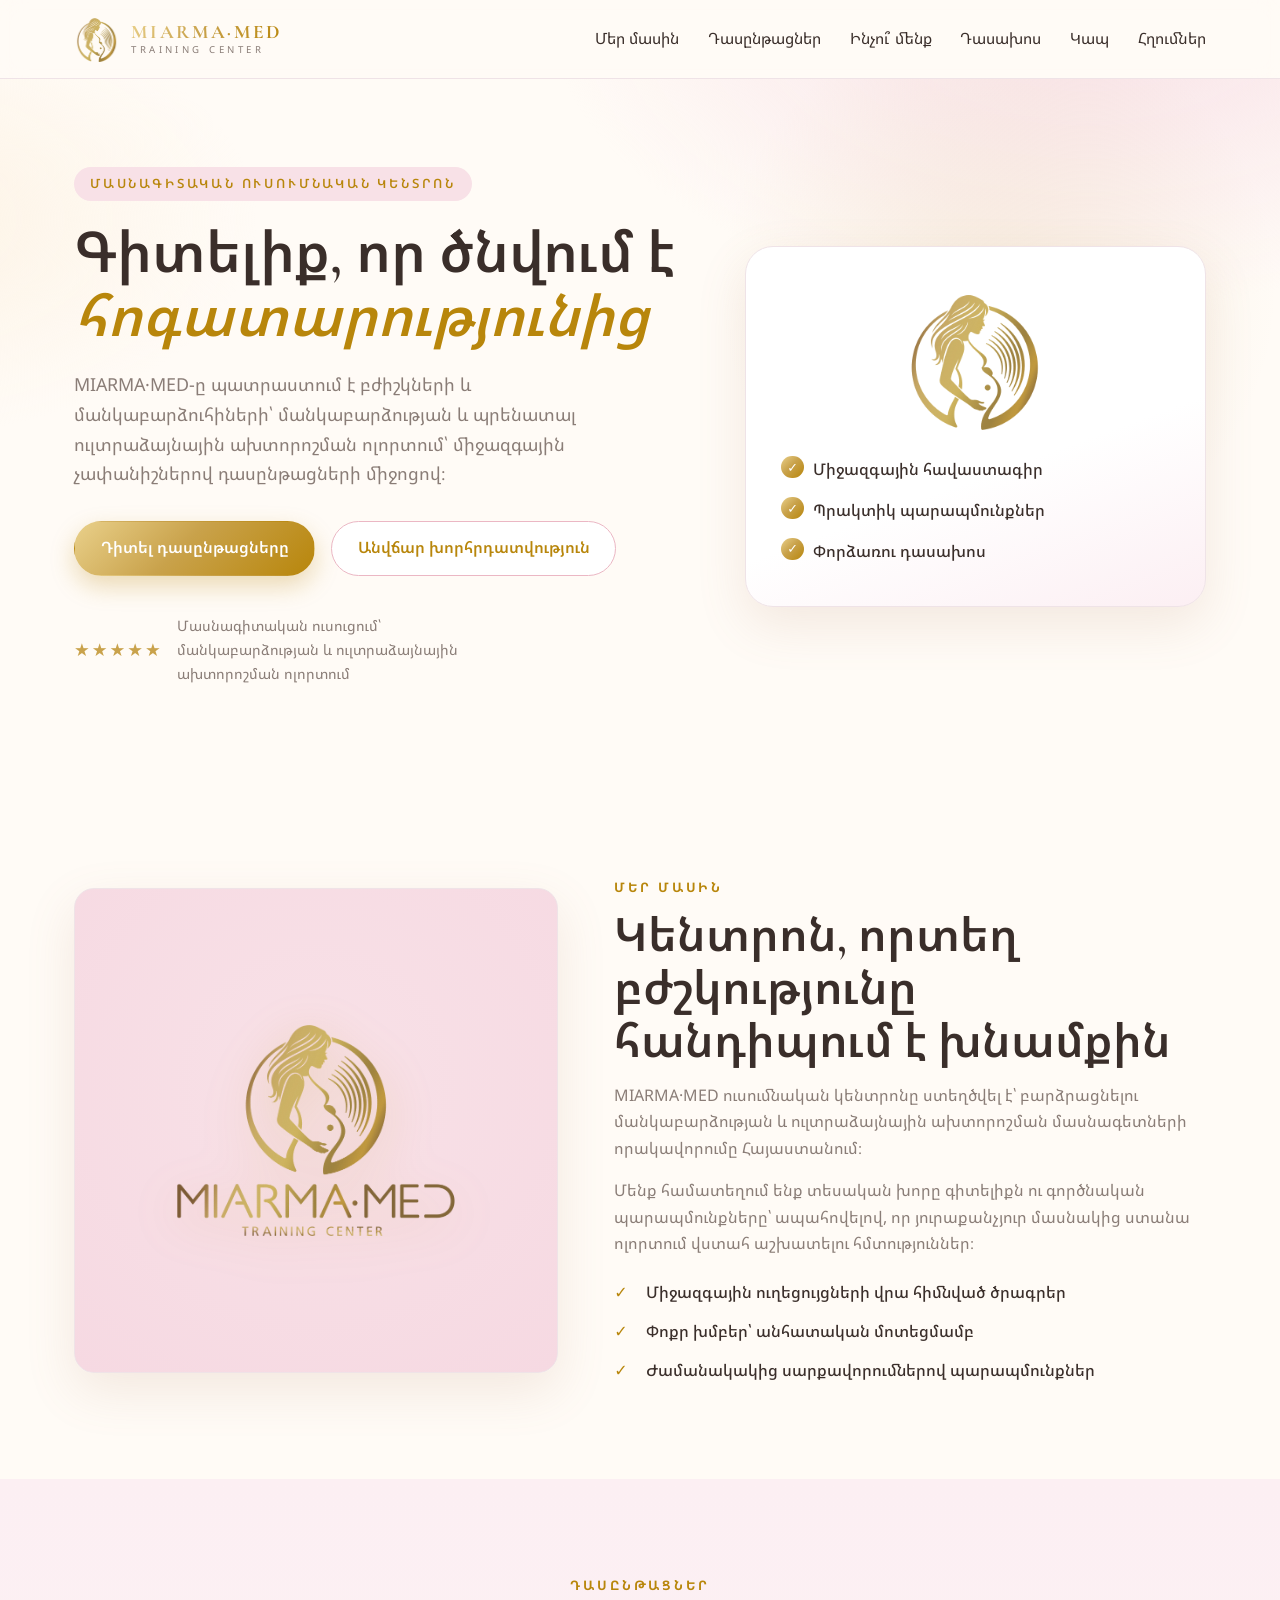
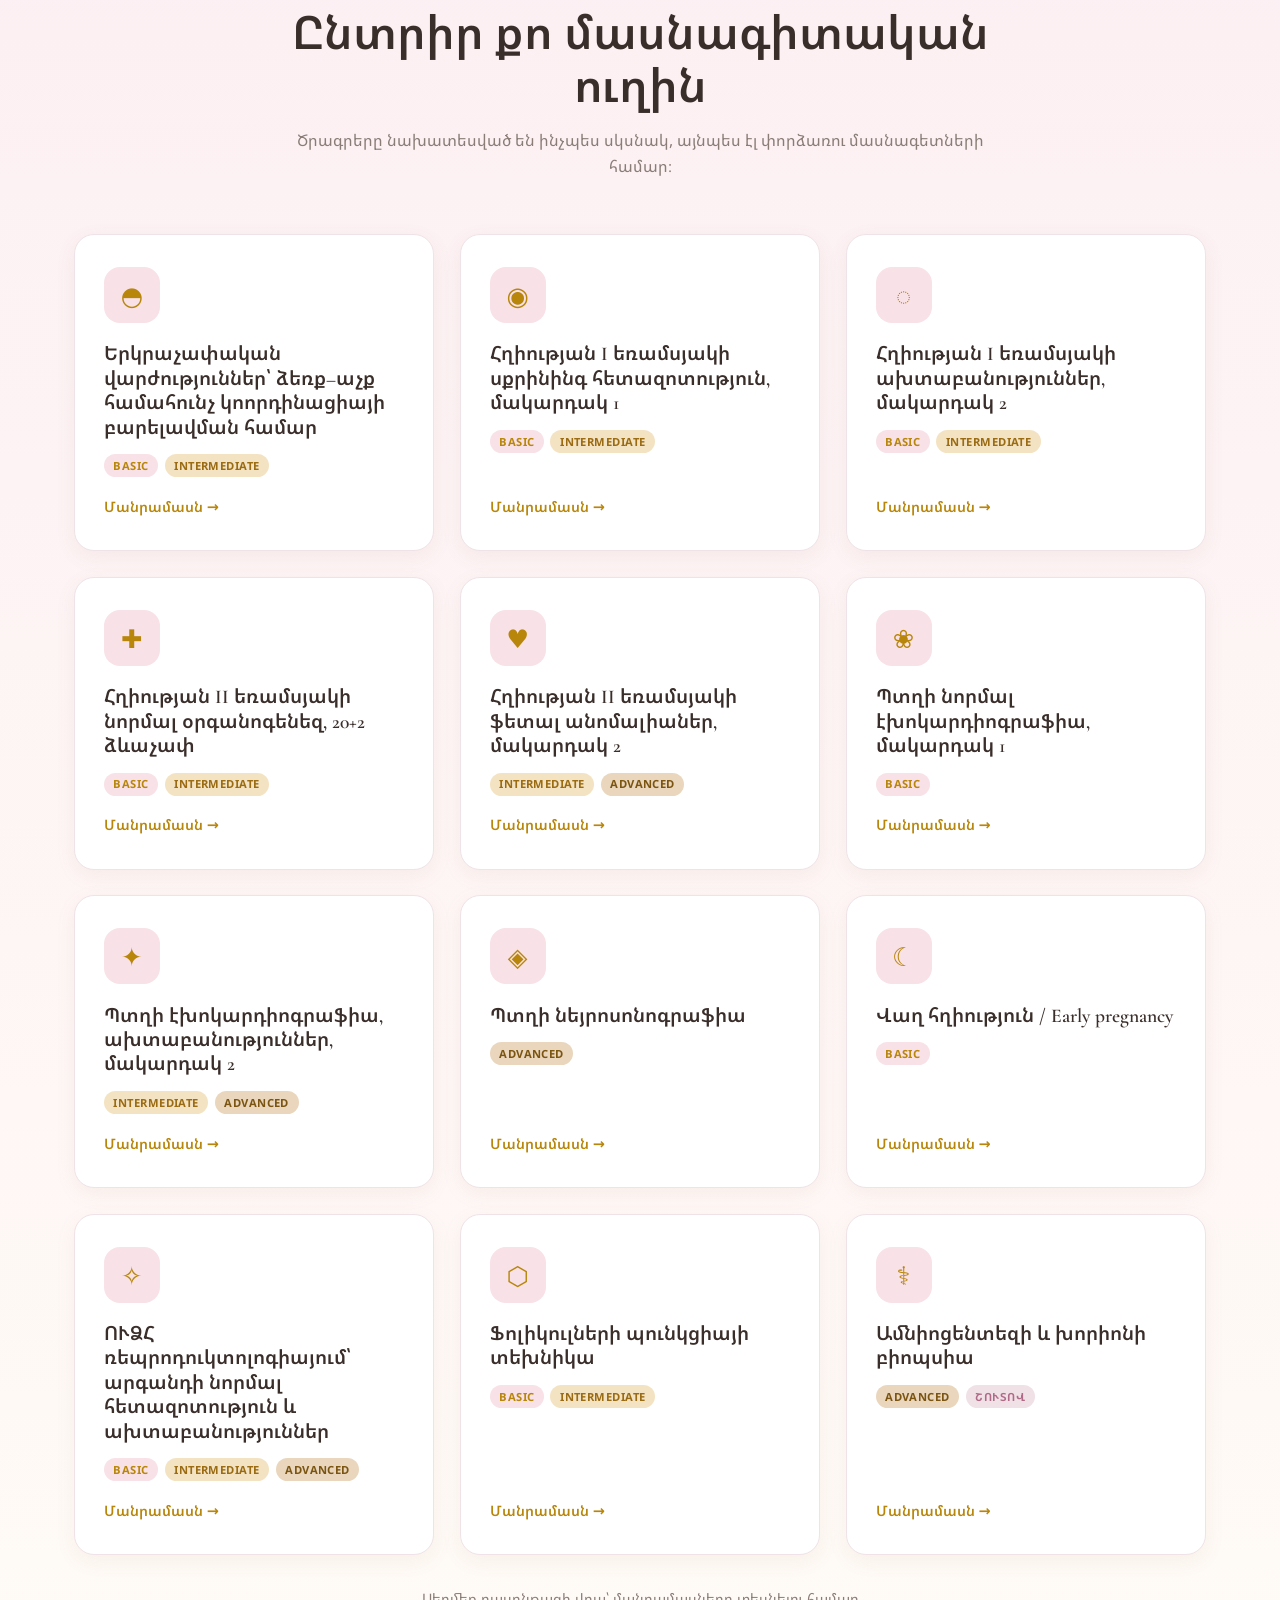
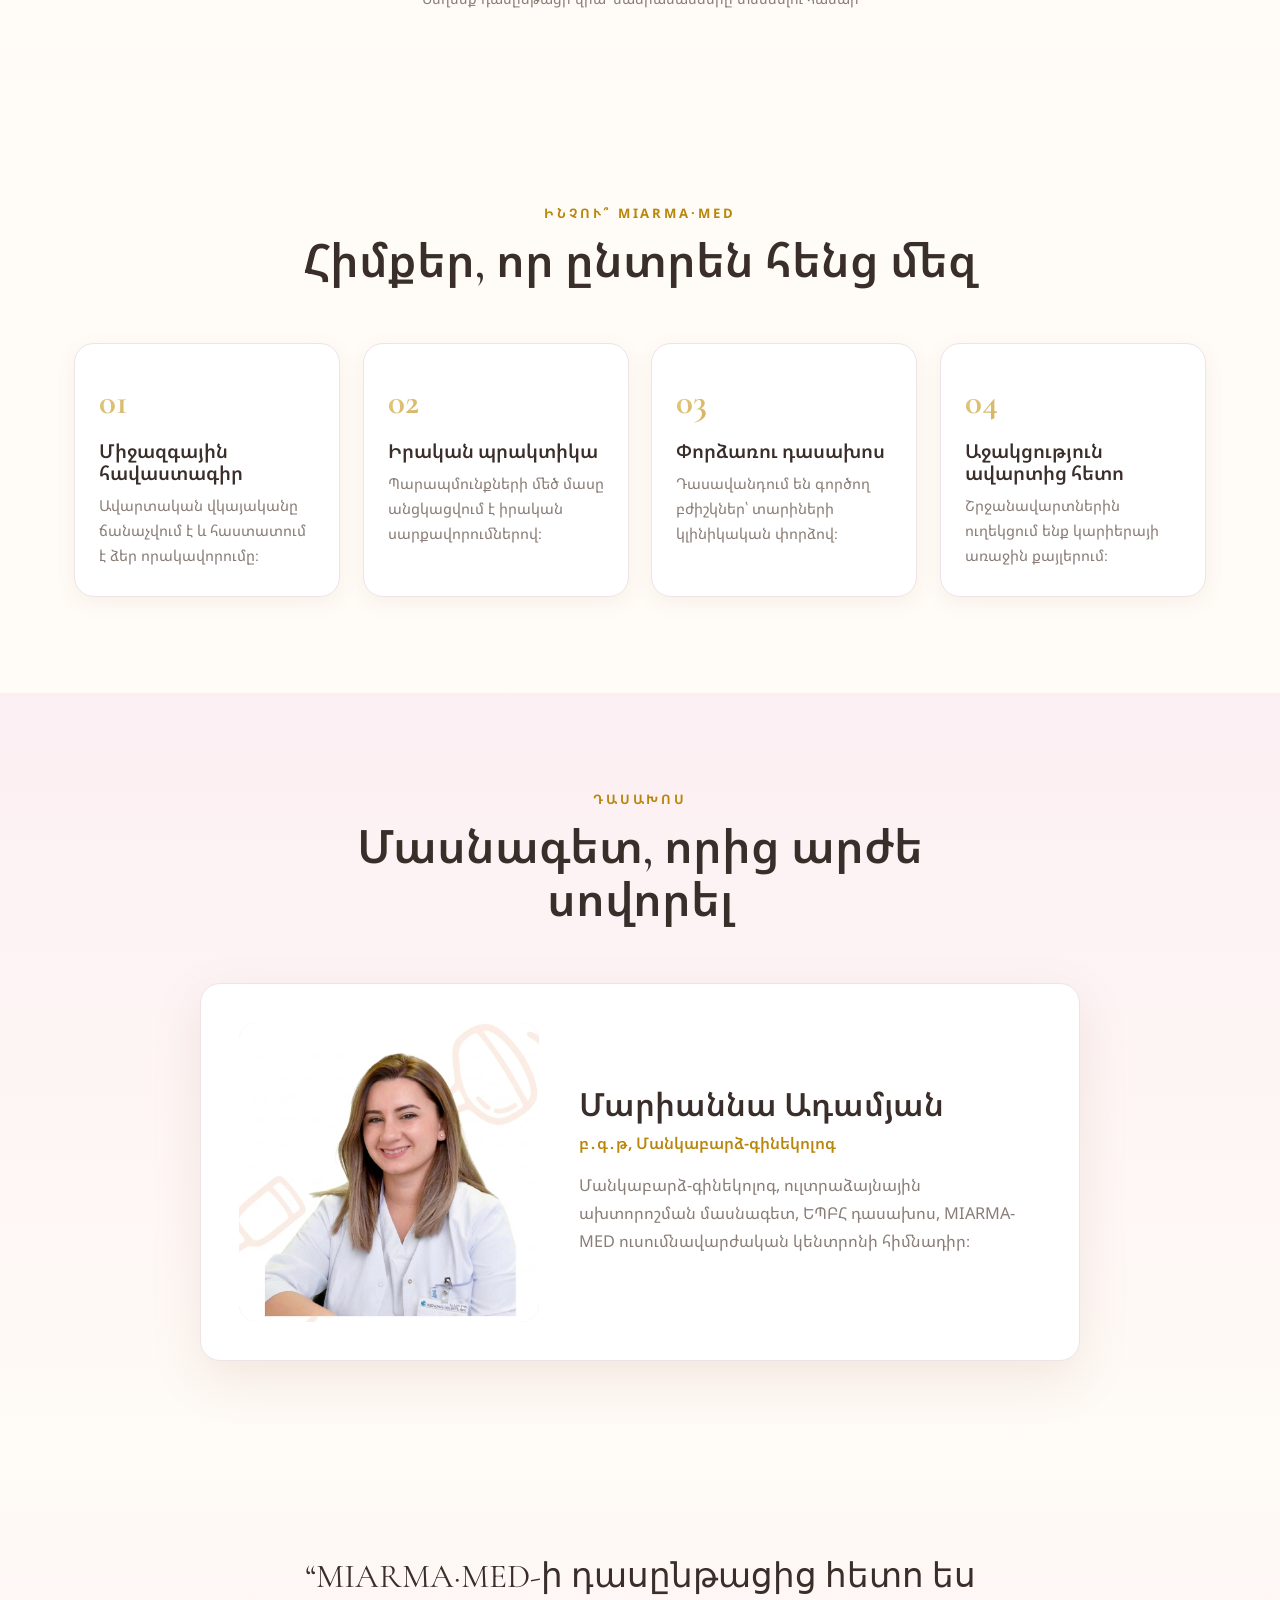
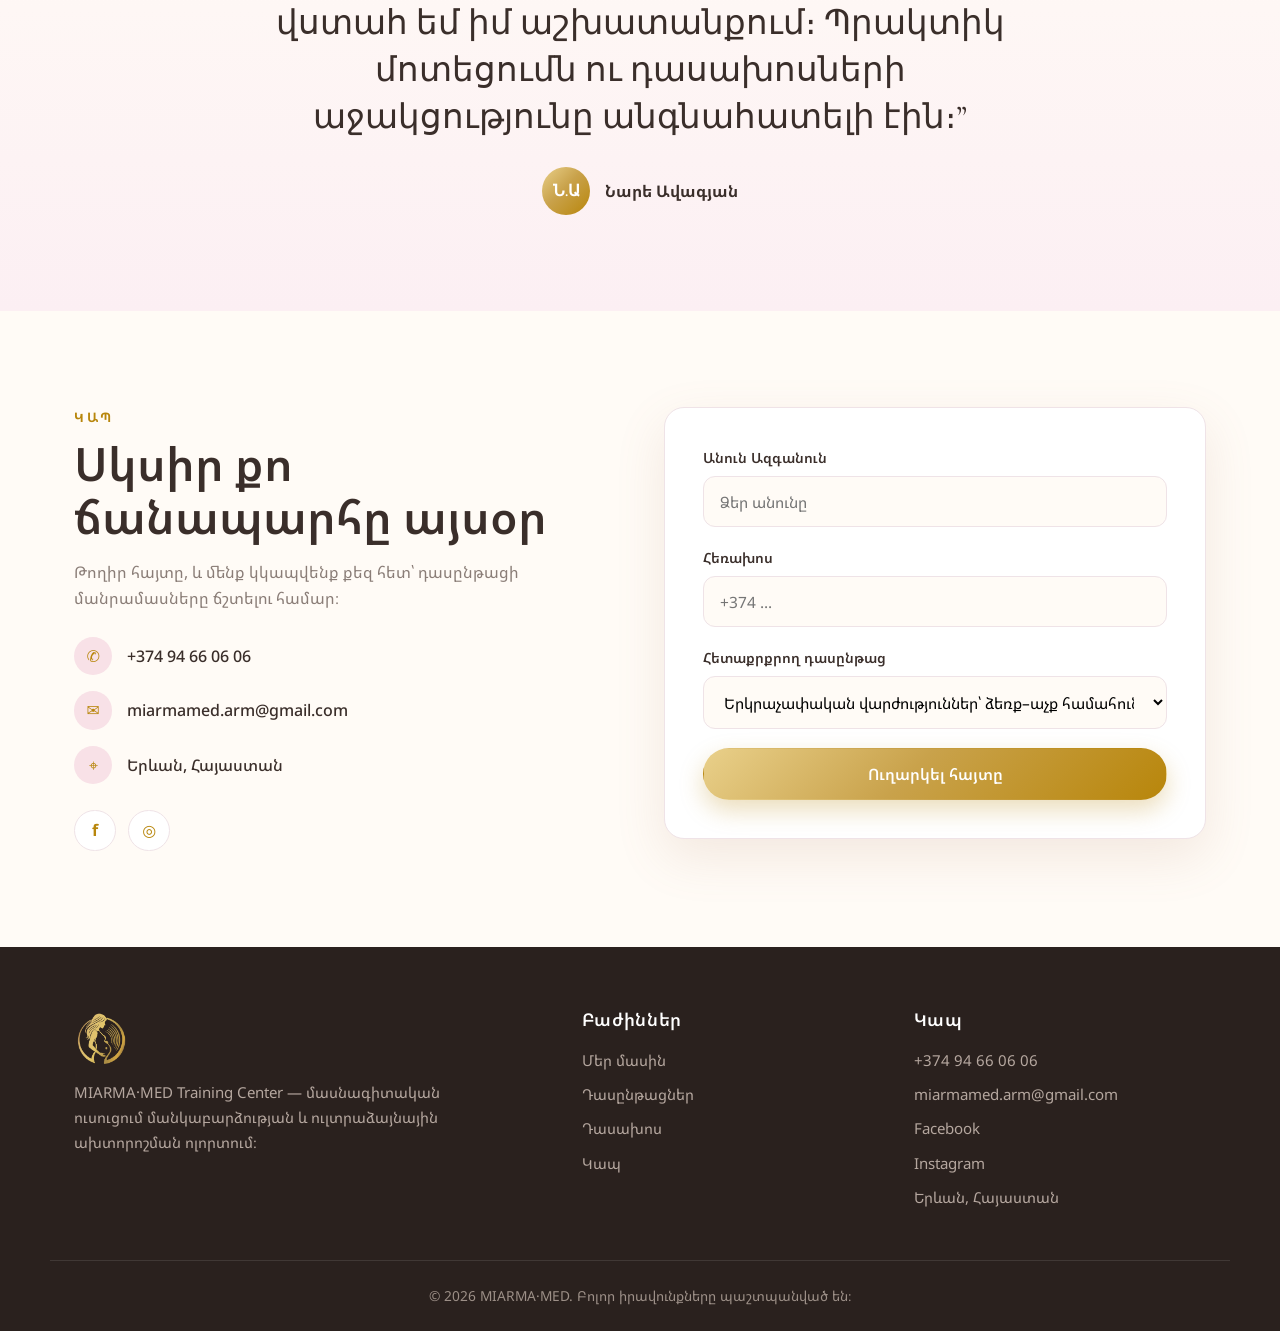
==== commit d6a8e09e: "Add Հղումներ (links) page + nav link next to Կապ" ====
--- a/index.html
+++ b/index.html
@@ -30,6 +30,7 @@
         <a href="#why">Ինչու՞ մենք</a>
         <a href="#team">Դասախոս</a>
         <a href="#contact">Կապ</a>
+        <a href="links.html">Հղումներ</a>
       </nav>
 
       <button class="burger" id="burger" aria-label="Մենյու">
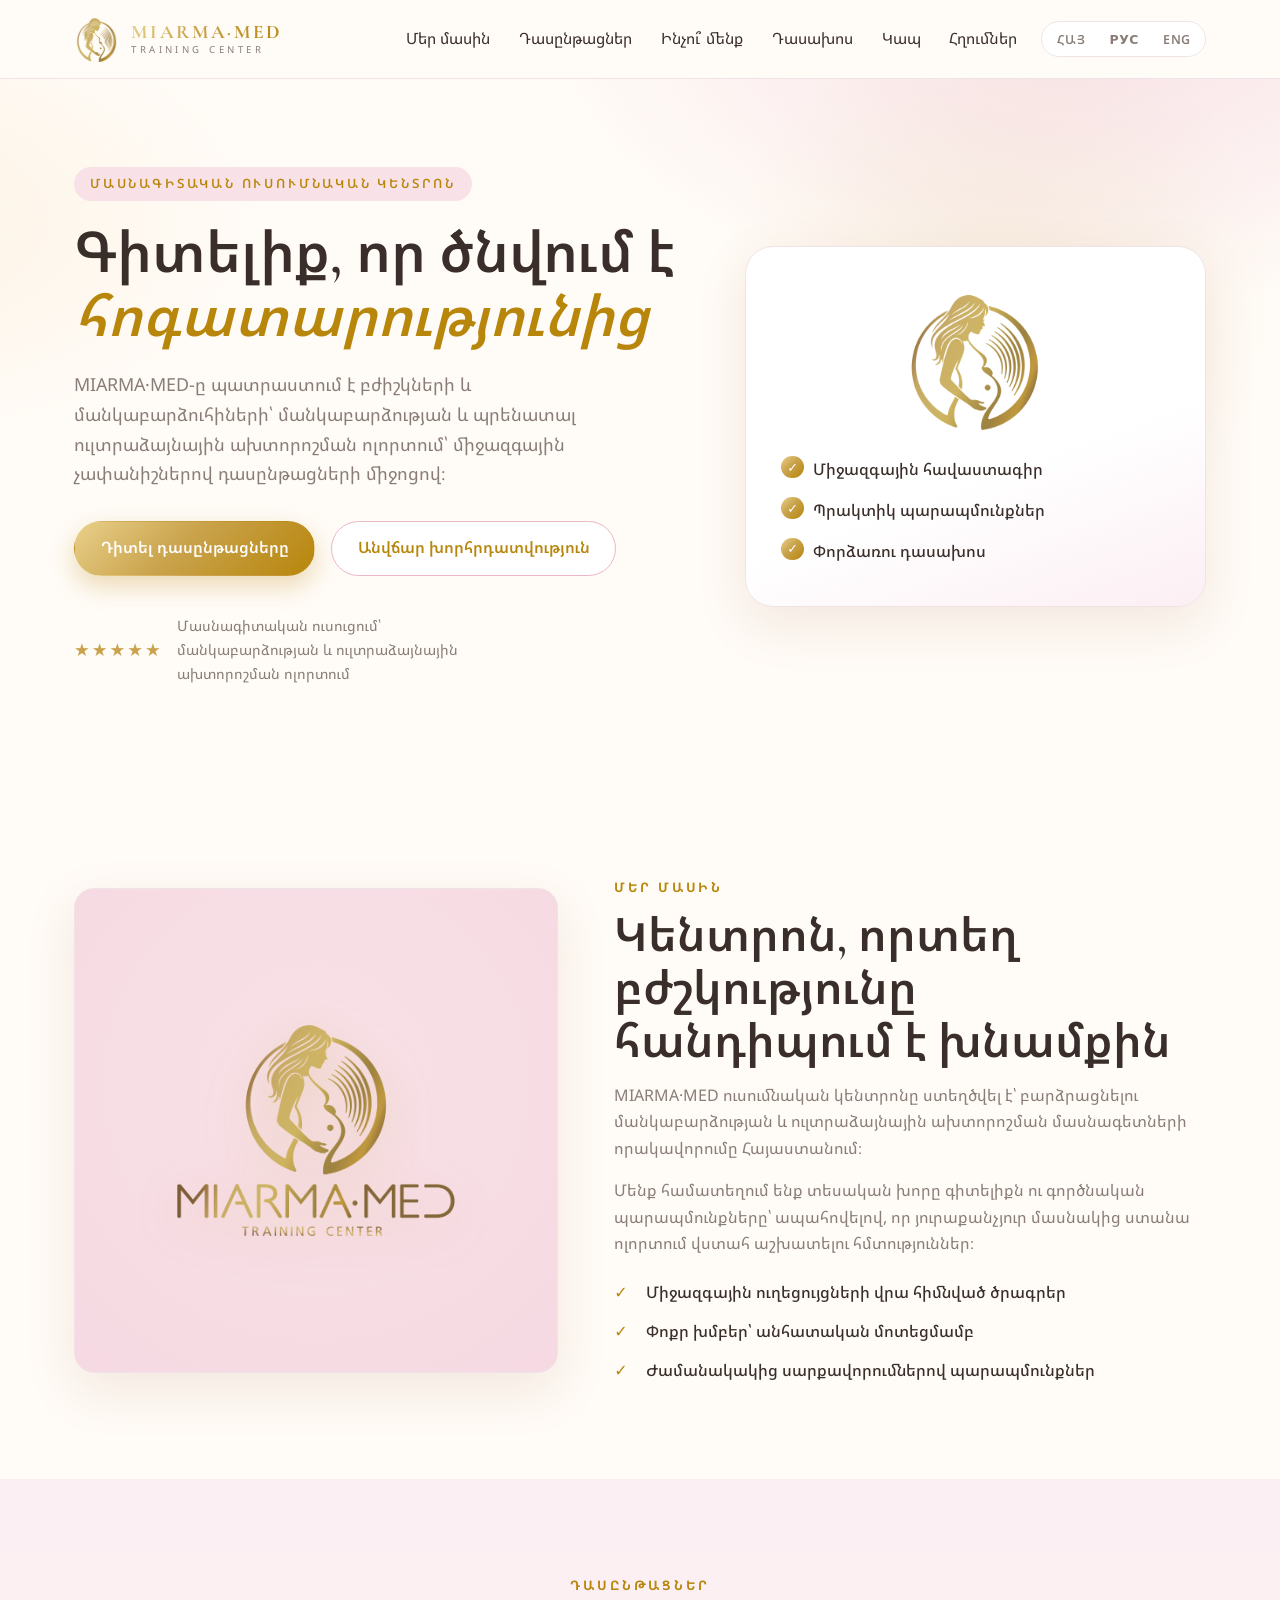
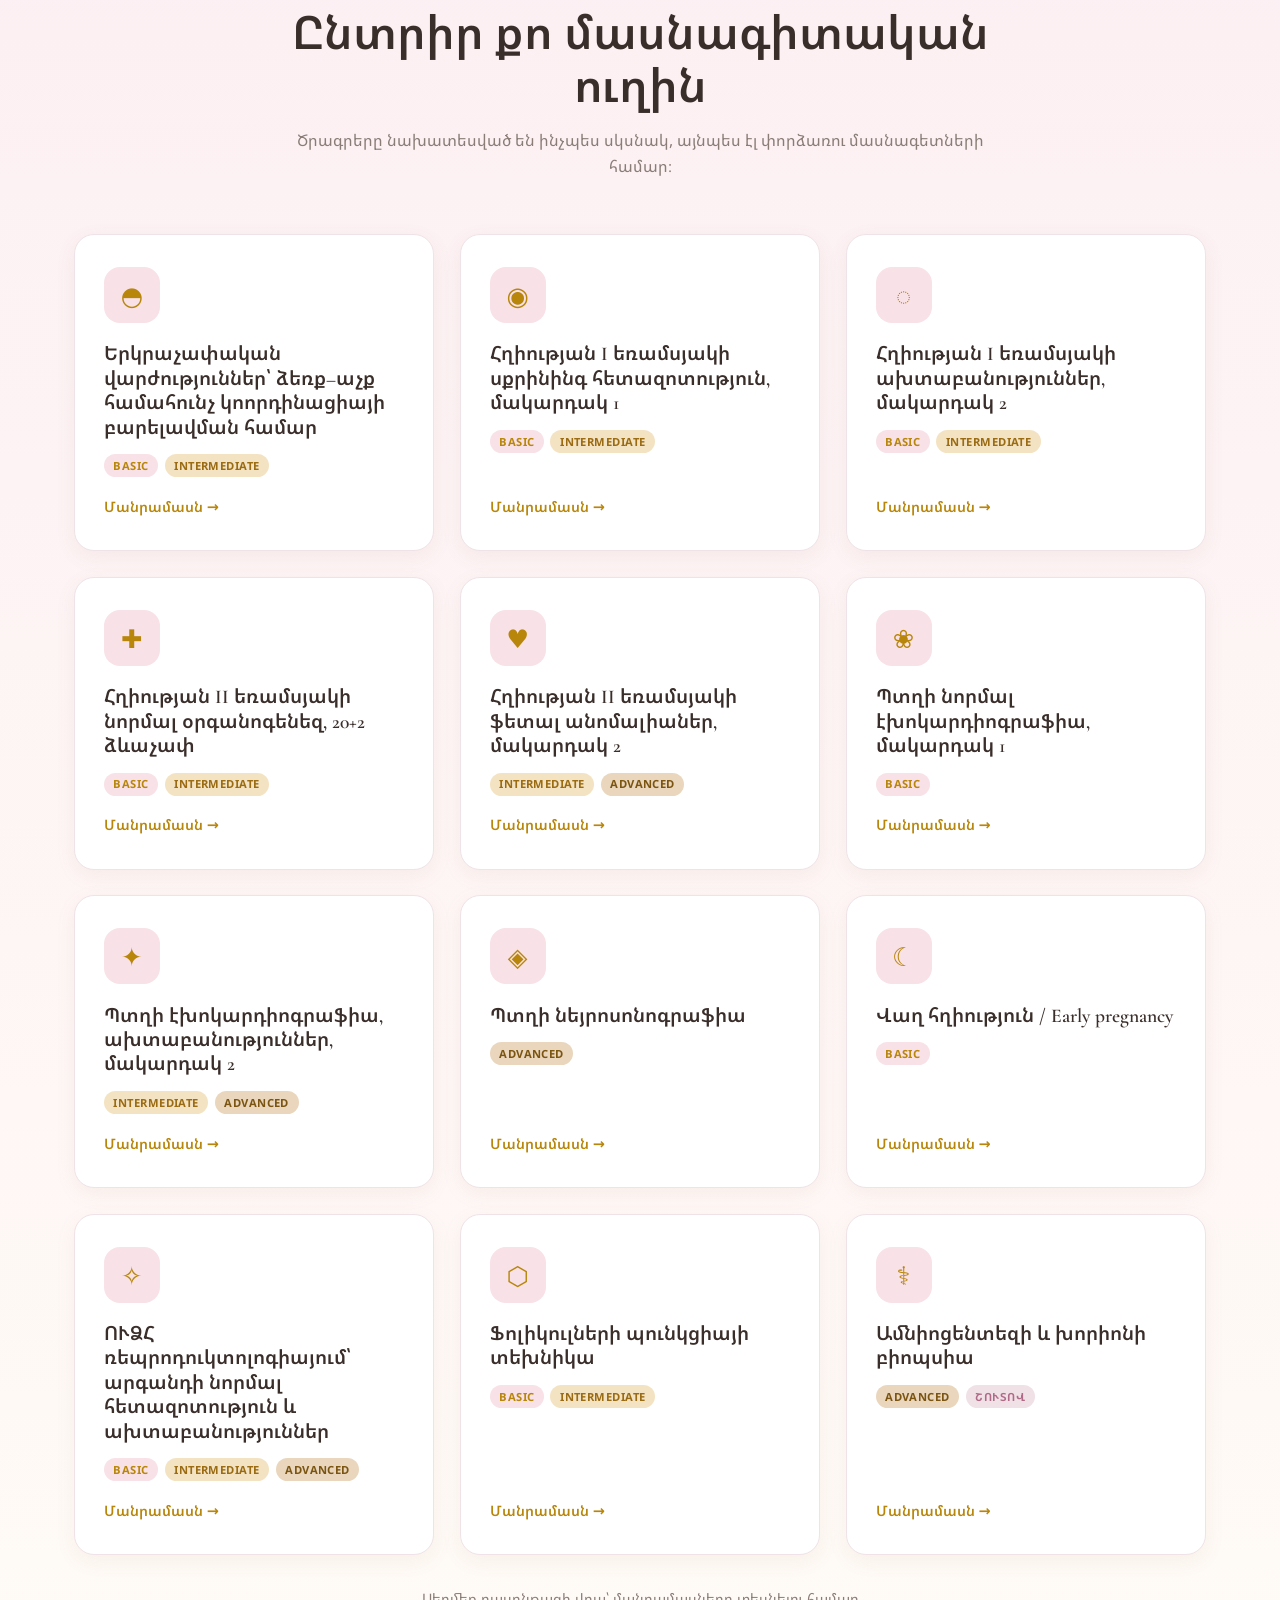
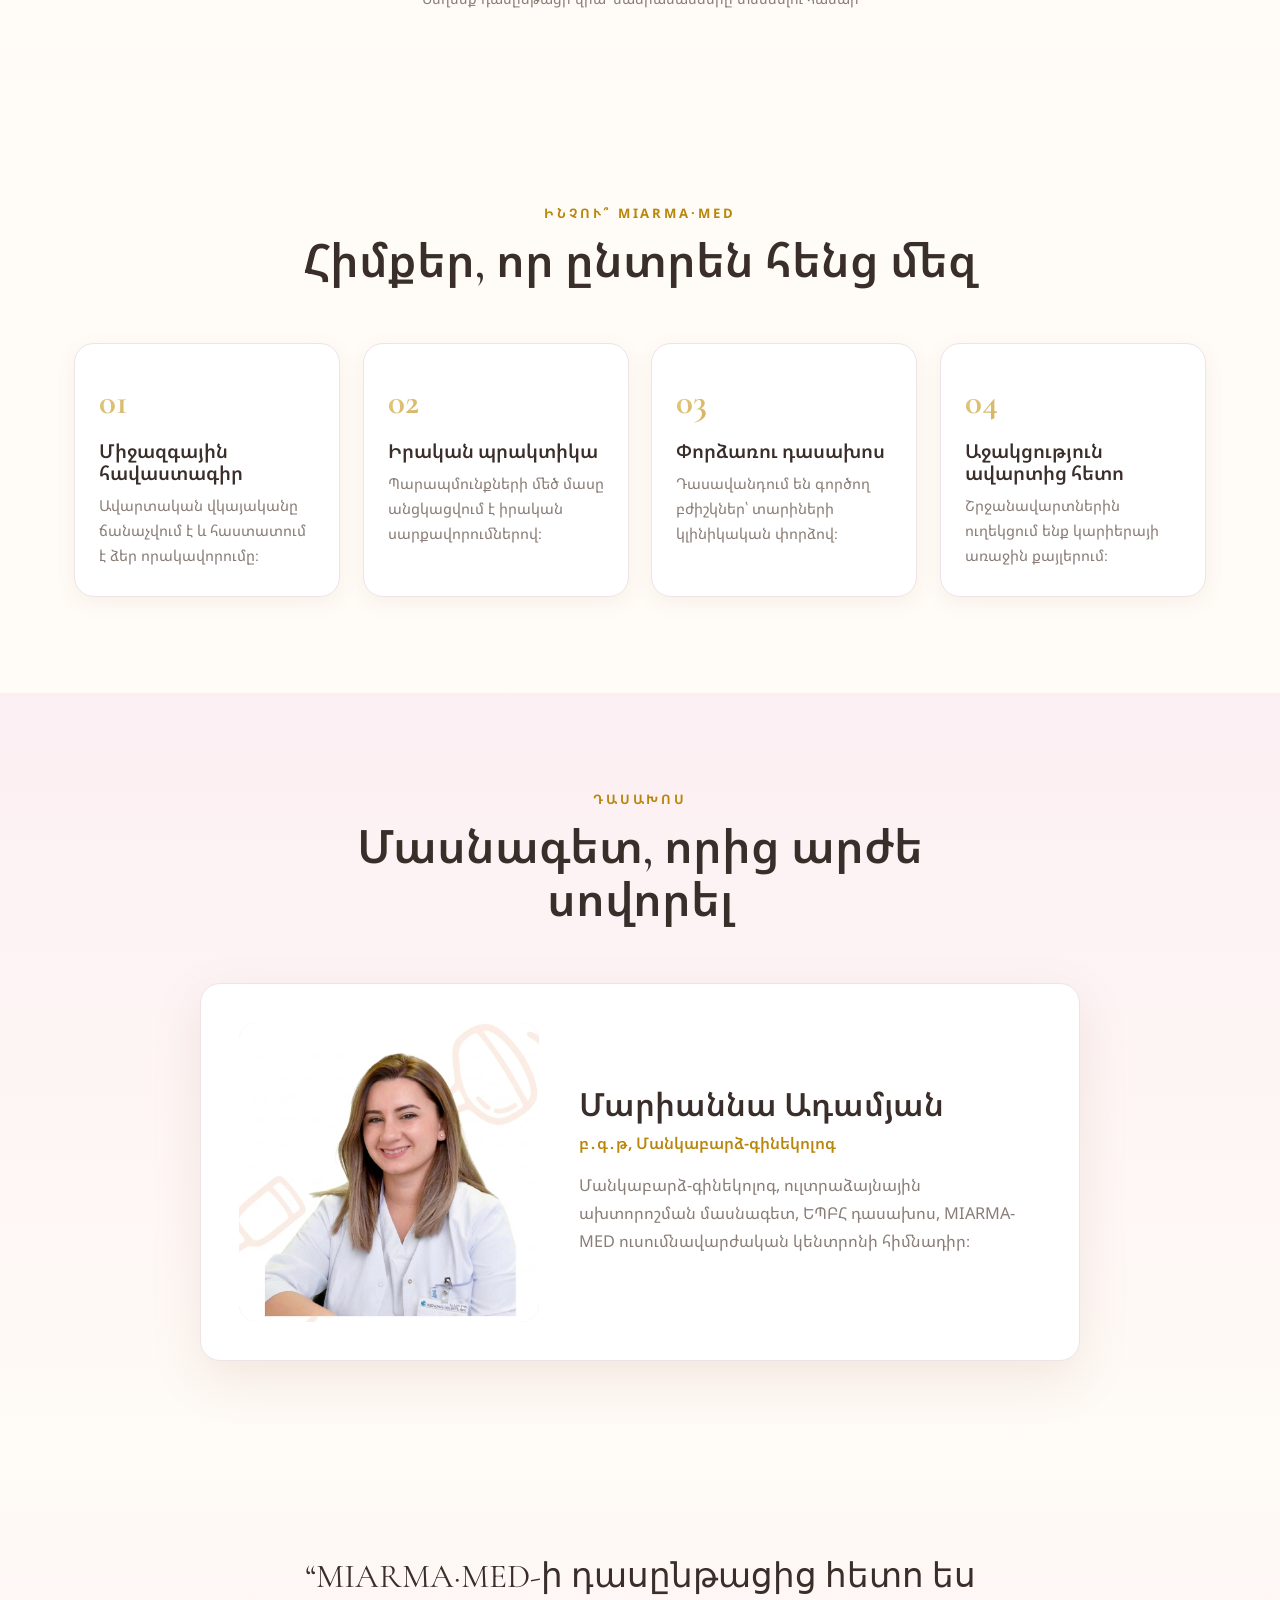
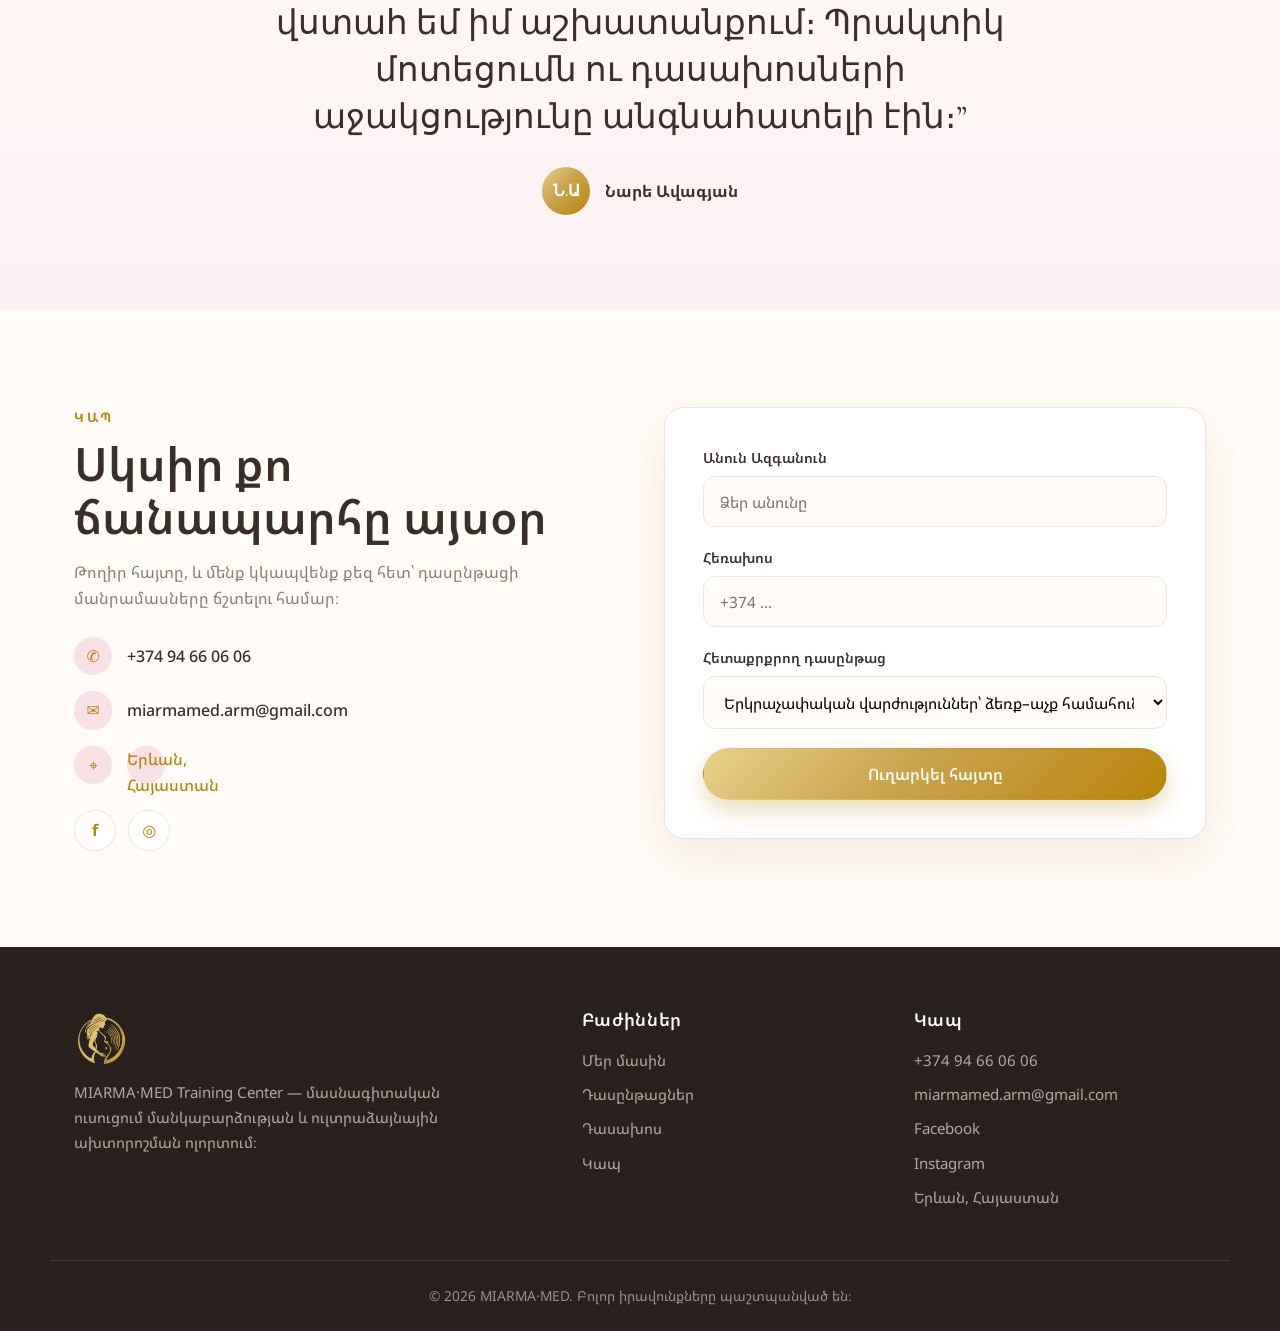
==== commit 91e42ac1: "Update index.html" ====
--- a/index.html
+++ b/index.html
@@ -25,13 +25,19 @@
       </a>
 
       <nav class="nav" id="nav">
-        <a href="#about">Մեր մասին</a>
-        <a href="#courses">Դասընթացներ</a>
-        <a href="#why">Ինչու՞ մենք</a>
-        <a href="#team">Դասախոս</a>
-        <a href="#contact">Կապ</a>
-        <a href="links.html">Հղումներ</a>
+        <a href="#about" data-i18n="nav_about">Մեր մասին</a>
+        <a href="#courses" data-i18n="nav_courses">Դասընթացներ</a>
+        <a href="#why" data-i18n="nav_why">Ինչու՞ մենք</a>
+        <a href="#team" data-i18n="nav_team">Դասախոս</a>
+        <a href="#contact" data-i18n="nav_contact">Կապ</a>
+        <a href="/links" data-i18n="nav_links">Հղումներ</a>
       </nav>
+
+      <div class="lang-switch" id="langSwitch" role="group" aria-label="Language">
+        <button type="button" data-lang="hy">ՀԱՅ</button>
+        <button type="button" data-lang="ru">РУС</button>
+        <button type="button" data-lang="en">ENG</button>
+      </div>
 
       <button class="burger" id="burger" aria-label="Մենյու">
         <span></span><span></span><span></span>
@@ -44,29 +50,29 @@
     <div class="hero-glow"></div>
     <div class="container hero-inner">
       <div class="hero-copy">
-        <span class="eyebrow">Մասնագիտական ուսումնական կենտրոն</span>
-        <h1>Գիտելիք, որ ծնվում է<br><em>հոգատարությունից</em></h1>
-        <p class="lead">
+        <span class="eyebrow" data-i18n="hero_eyebrow">Մասնագիտական ուսումնական կենտրոն</span>
+        <h1 data-i18n="hero_title">Գիտելիք, որ ծնվում է<br><em>հոգատարությունից</em></h1>
+        <p class="lead" data-i18n="hero_lead">
           MIARMA·MED-ը պատրաստում է բժիշկների և մանկաբարձուհիների՝
           մանկաբարձության և պրենատալ ուլտրաձայնային ախտորոշման ոլորտում՝
           միջազգային չափանիշներով դասընթացների միջոցով։
         </p>
         <div class="hero-actions">
-          <a href="#courses" class="btn btn-primary">Դիտել դասընթացները</a>
-          <a href="#contact" class="btn btn-ghost">Անվճար խորհրդատվություն</a>
+          <a href="#courses" class="btn btn-primary" data-i18n="hero_btn_courses">Դիտել դասընթացները</a>
+          <a href="#contact" class="btn btn-ghost" data-i18n="hero_btn_consult">Անվճար խորհրդատվություն</a>
         </div>
         <div class="hero-trust">
           <span>★★★★★</span>
-          <p>Մասնագիտական ուսուցում՝ մանկաբարձության և ուլտրաձայնային ախտորոշման ոլորտում</p>
+          <p data-i18n="hero_trust">Մասնագիտական ուսուցում՝ մանկաբարձության և ուլտրաձայնային ախտորոշման ոլորտում</p>
         </div>
       </div>
 
       <div class="hero-card">
         <img src="assets/emblem.png" alt="" class="hero-emblem" />
         <ul class="hero-points">
-          <li>Միջազգային հավաստագիր</li>
-          <li>Պրակտիկ պարապմունքներ</li>
-          <li>Փորձառու դասախոս</li>
+          <li data-i18n="point_cert">Միջազգային հավաստագիր</li>
+          <li data-i18n="point_practice">Պրակտիկ պարապմունքներ</li>
+          <li data-i18n="point_instructor">Փորձառու դասախոս</li>
         </ul>
       </div>
     </div>
@@ -81,20 +87,20 @@
         </div>
       </div>
       <div class="about-copy">
-        <span class="section-eyebrow">Մեր մասին</span>
-        <h2>Կենտրոն, որտեղ բժշկությունը հանդիպում է խնամքին</h2>
-        <p>
+        <span class="section-eyebrow" data-i18n="about_eyebrow">Մեր մասին</span>
+        <h2 data-i18n="about_title">Կենտրոն, որտեղ բժշկությունը հանդիպում է խնամքին</h2>
+        <p data-i18n="about_p1">
           MIARMA·MED ուսումնական կենտրոնը ստեղծվել է՝ բարձրացնելու մանկաբարձության
           և ուլտրաձայնային ախտորոշման մասնագետների որակավորումը Հայաստանում։
         </p>
-        <p>
+        <p data-i18n="about_p2">
           Մենք համատեղում ենք տեսական խորը գիտելիքն ու գործնական պարապմունքները՝
           ապահովելով, որ յուրաքանչյուր մասնակից ստանա ոլորտում վստահ աշխատելու հմտություններ։
         </p>
         <ul class="check-list">
-          <li>Միջազգային ուղեցույցների վրա հիմնված ծրագրեր</li>
-          <li>Փոքր խմբեր՝ անհատական մոտեցմամբ</li>
-          <li>Ժամանակակից սարքավորումներով պարապմունքներ</li>
+          <li data-i18n="about_li1">Միջազգային ուղեցույցների վրա հիմնված ծրագրեր</li>
+          <li data-i18n="about_li2">Փոքր խմբեր՝ անհատական մոտեցմամբ</li>
+          <li data-i18n="about_li3">Ժամանակակից սարքավորումներով պարապմունքներ</li>
         </ul>
       </div>
     </div>
@@ -104,13 +110,13 @@
   <section class="section section-alt" id="courses">
     <div class="container">
       <div class="section-head">
-        <span class="section-eyebrow">Դասընթացներ</span>
-        <h2>Ընտրիր քո մասնագիտական ուղին</h2>
-        <p>Ծրագրերը նախատեսված են ինչպես սկսնակ, այնպես էլ փորձառու մասնագետների համար։</p>
+        <span class="section-eyebrow" data-i18n="courses_eyebrow">Դասընթացներ</span>
+        <h2 data-i18n="courses_title">Ընտրիր քո մասնագիտական ուղին</h2>
+        <p data-i18n="courses_lead">Ծրագրերը նախատեսված են ինչպես սկսնակ, այնպես էլ փորձառու մասնագետների համար։</p>
       </div>
 
       <div class="cards" id="courseGrid"><!-- rendered by script.js --></div>
-      <p class="courses-hint">Սեղմեք դասընթացի վրա՝ մանրամասները տեսնելու համար</p>
+      <p class="courses-hint" data-i18n="courses_hint">Սեղմեք դասընթացի վրա՝ մանրամասները տեսնելու համար</p>
     </div>
   </section>
 
@@ -118,29 +124,29 @@
   <section class="section" id="why">
     <div class="container">
       <div class="section-head">
-        <span class="section-eyebrow">Ինչու՞ MIARMA·MED</span>
-        <h2>Հիմքեր, որ ընտրեն հենց մեզ</h2>
+        <span class="section-eyebrow" data-i18n="why_eyebrow">Ինչու՞ MIARMA·MED</span>
+        <h2 data-i18n="why_title">Հիմքեր, որ ընտրեն հենց մեզ</h2>
       </div>
       <div class="features">
         <div class="feature">
           <div class="feature-no">01</div>
-          <h3>Միջազգային հավաստագիր</h3>
-          <p>Ավարտական վկայականը ճանաչվում է և հաստատում է ձեր որակավորումը։</p>
+          <h3 data-i18n="f1_t">Միջազգային հավաստագիր</h3>
+          <p data-i18n="f1_d">Ավարտական վկայականը ճանաչվում է և հաստատում է ձեր որակավորումը։</p>
         </div>
         <div class="feature">
           <div class="feature-no">02</div>
-          <h3>Իրական պրակտիկա</h3>
-          <p>Պարապմունքների մեծ մասը անցկացվում է իրական սարքավորումներով։</p>
+          <h3 data-i18n="f2_t">Իրական պրակտիկա</h3>
+          <p data-i18n="f2_d">Պարապմունքների մեծ մասը անցկացվում է իրական սարքավորումներով։</p>
         </div>
         <div class="feature">
           <div class="feature-no">03</div>
-          <h3>Փորձառու դասախոս</h3>
-          <p>Դասավանդում են գործող բժիշկներ՝ տարիների կլինիկական փորձով։</p>
+          <h3 data-i18n="f3_t">Փորձառու դասախոս</h3>
+          <p data-i18n="f3_d">Դասավանդում են գործող բժիշկներ՝ տարիների կլինիկական փորձով։</p>
         </div>
         <div class="feature">
           <div class="feature-no">04</div>
-          <h3>Աջակցություն ավարտից հետո</h3>
-          <p>Շրջանավարտներին ուղեկցում ենք կարիերայի առաջին քայլերում։</p>
+          <h3 data-i18n="f4_t">Աջակցություն ավարտից հետո</h3>
+          <p data-i18n="f4_d">Շրջանավարտներին ուղեկցում ենք կարիերայի առաջին քայլերում։</p>
         </div>
       </div>
     </div>
@@ -150,17 +156,17 @@
   <section class="section section-alt" id="team">
     <div class="container">
       <div class="section-head">
-        <span class="section-eyebrow">Դասախոս</span>
-        <h2>Մասնագետ, որից արժե սովորել</h2>
+        <span class="section-eyebrow" data-i18n="team_eyebrow">Դասախոս</span>
+        <h2 data-i18n="team_title">Մասնագետ, որից արժե սովորել</h2>
       </div>
       <article class="instructor">
         <div class="instructor-photo">
           <img src="assets/marianna.png" alt="Մարիաննա Ադամյան" />
         </div>
         <div class="instructor-info">
-          <h3>Մարիաննա Ադամյան</h3>
-          <span class="role">բ․գ․թ, Մանկաբարձ-գինեկոլոգ</span>
-          <p>Մանկաբարձ-գինեկոլոգ, ուլտրաձայնային ախտորոշման մասնագետ, 
+          <h3 data-i18n="team_name">Մարիաննա Ադամյան</h3>
+          <span class="role" data-i18n="team_role">բ․գ․թ, Մանկաբարձ-գինեկոլոգ</span>
+          <p data-i18n="team_bio">Մանկաբարձ-գինեկոլոգ, ուլտրաձայնային ախտորոշման մասնագետ,
              ԵՊԲՀ դասախոս, MIARMA-MED ուսումնավարժական կենտրոնի հիմնադիր։</p>
         </div>
       </article>
@@ -170,10 +176,10 @@
   <!-- ===== TESTIMONIAL ===== -->
   <section class="section testimonial-sec">
     <div class="container testimonial">
-      <p class="quote">“MIARMA·MED-ի դասընթացից հետո ես վստահ եմ իմ աշխատանքում։ Պրակտիկ մոտեցումն ու դասախոսների աջակցությունը անգնահատելի էին։”</p>
+      <p class="quote" data-i18n="quote">“MIARMA·MED-ի դասընթացից հետո ես վստահ եմ իմ աշխատանքում։ Պրակտիկ մոտեցումն ու դասախոսների աջակցությունը անգնահատելի էին։”</p>
       <div class="quote-by">
-        <div class="avatar small">Ն.Ա</div>
-        <div><strong>Նարե Ավագյան</strong></div>
+        <div class="avatar small" data-i18n="quote_initials">Ն.Ա</div>
+        <div><strong data-i18n="quote_by">Նարե Ավագյան</strong></div>
       </div>
     </div>
   </section>
@@ -182,13 +188,13 @@
   <section class="section" id="contact">
     <div class="container contact-grid">
       <div class="contact-copy">
-        <span class="section-eyebrow">Կապ</span>
-        <h2>Սկսիր քո ճանապարհը այսօր</h2>
-        <p>Թողիր հայտը, և մենք կկապվենք քեզ հետ՝ դասընթացի մանրամասները ճշտելու համար։</p>
+        <span class="section-eyebrow" data-i18n="contact_eyebrow">Կապ</span>
+        <h2 data-i18n="contact_title">Սկսիր քո ճանապարհը այսօր</h2>
+        <p data-i18n="contact_lead">Թողիր հայտը, և մենք կկապվենք քեզ հետ՝ դասընթացի մանրամասները ճշտելու համար։</p>
         <ul class="contact-list">
           <li><span>✆</span> +374 94 66 06 06</li>
           <li><span>✉</span> <a href="mailto:miarmamed.arm@gmail.com">miarmamed.arm@gmail.com</a></li>
-          <li><span>⌖</span> Երևան, Հայաստան</li>
+          <li><span>⌖</span> <span data-i18n="contact_addr">Երևան, Հայաստան</span></li>
         </ul>
         <div class="socials">
           <a href="https://www.facebook.com/MIARMA.MedTrainingCenter" target="_blank" rel="noopener" aria-label="Facebook">f</a>
@@ -198,19 +204,19 @@
 
       <form class="contact-form" id="enrollForm" novalidate>
         <div class="field">
-          <label for="name">Անուն Ազգանուն</label>
-          <input id="name" name="name" type="text" required placeholder="Ձեր անունը" />
+          <label for="name" data-i18n="form_name">Անուն Ազգանուն</label>
+          <input id="name" name="name" type="text" required placeholder="Ձեր անունը" data-i18n-ph="form_name_ph" />
         </div>
         <div class="field">
-          <label for="phone">Հեռախոս</label>
+          <label for="phone" data-i18n="form_phone">Հեռախոս</label>
           <input id="phone" name="phone" type="tel" required placeholder="+374 ..." />
         </div>
         <div class="field">
-          <label for="course">Հետաքրքրող դասընթաց</label>
+          <label for="course" data-i18n="form_course">Հետաքրքրող դասընթաց</label>
           <select id="course" name="course"><!-- options rendered by script.js --></select>
         </div>
-        <button type="submit" class="btn btn-primary full">Ուղարկել հայտը</button>
-        <p class="form-note" id="formNote" hidden>Շնորհակալություն։ Մենք շուտով կկապվենք ձեզ հետ։</p>
+        <button type="submit" class="btn btn-primary full" data-i18n="form_submit">Ուղարկել հայտը</button>
+        <p class="form-note" id="formNote" hidden data-i18n="form_note">Շնորհակալություն։ Մենք շուտով կկապվենք ձեզ հետ։</p>
       </form>
     </div>
   </section>
@@ -220,26 +226,26 @@
     <div class="container footer-inner">
       <div class="footer-brand">
         <img src="assets/emblem.png" alt="MIARMA·MED" />
-        <p>MIARMA·MED Training Center — մասնագիտական ուսուցում մանկաբարձության և ուլտրաձայնային ախտորոշման ոլորտում։</p>
+        <p data-i18n="footer_about">MIARMA·MED Training Center — մասնագիտական ուսուցում մանկաբարձության և ուլտրաձայնային ախտորոշման ոլորտում։</p>
       </div>
       <div class="footer-col">
-        <h4>Բաժիններ</h4>
-        <a href="#about">Մեր մասին</a>
-        <a href="#courses">Դասընթացներ</a>
-        <a href="#team">Դասախոս</a>
-        <a href="#contact">Կապ</a>
+        <h4 data-i18n="footer_sections">Բաժիններ</h4>
+        <a href="#about" data-i18n="nav_about">Մեր մասին</a>
+        <a href="#courses" data-i18n="nav_courses">Դասընթացներ</a>
+        <a href="#team" data-i18n="nav_team">Դասախոս</a>
+        <a href="#contact" data-i18n="nav_contact">Կապ</a>
       </div>
       <div class="footer-col">
-        <h4>Կապ</h4>
+        <h4 data-i18n="footer_contact">Կապ</h4>
         <a href="tel:+37494660606">+374 94 66 06 06</a>
         <a href="mailto:miarmamed.arm@gmail.com">miarmamed.arm@gmail.com</a>
         <a href="https://www.facebook.com/MIARMA.MedTrainingCenter" target="_blank" rel="noopener">Facebook</a>
         <a href="https://www.instagram.com/miarma.med_trainingcenter" target="_blank" rel="noopener">Instagram</a>
-        <span>Երևան, Հայաստան</span>
+        <span data-i18n="contact_addr">Երևան, Հայաստան</span>
       </div>
     </div>
     <div class="container footer-bottom">
-      <span>© 2026 MIARMA·MED. Բոլոր իրավունքները պաշտպանված են։</span>
+      <span data-i18n="footer_rights">© 2026 MIARMA·MED. Բոլոր իրավունքները պաշտպանված են։</span>
     </div>
   </footer>
 
@@ -254,7 +260,7 @@
         <h3 id="modalTitle"></h3>
         <p class="modal-desc" id="modalDesc"></p>
         <p class="modal-note" id="modalNote" hidden></p>
-        <a href="#contact" class="btn btn-primary" data-close>Գրանցվել դասընթացին</a>
+        <a href="#contact" class="btn btn-primary" data-close data-i18n="modal_enroll">Գրանցվել դասընթացին</a>
       </div>
     </div>
   </div>
--- a/styles.css
+++ b/styles.css
@@ -273,3 +273,16 @@
   .eyebrow{font-size:.7rem;letter-spacing:.14em}
   .section-eyebrow{font-size:.74rem;letter-spacing:.16em}
 }
+
+/* ===== Language switcher ===== */
+.lang-switch{display:flex;align-items:center;gap:2px;
+  background:#fff;border:1px solid var(--line);border-radius:999px;padding:3px}
+.lang-switch button{border:0;background:none;cursor:pointer;
+  font-family:inherit;font-size:.78rem;font-weight:600;letter-spacing:.04em;
+  color:var(--muted);padding:.35rem .7rem;border-radius:999px;transition:.2s}
+.lang-switch button:hover{color:var(--gold-3)}
+.lang-switch button.active{background:var(--gold-grad);color:#fff}
+@media (max-width:900px){
+  .lang-switch{margin-right:.2rem}
+  .lang-switch button{padding:.3rem .55rem;font-size:.72rem}
+}
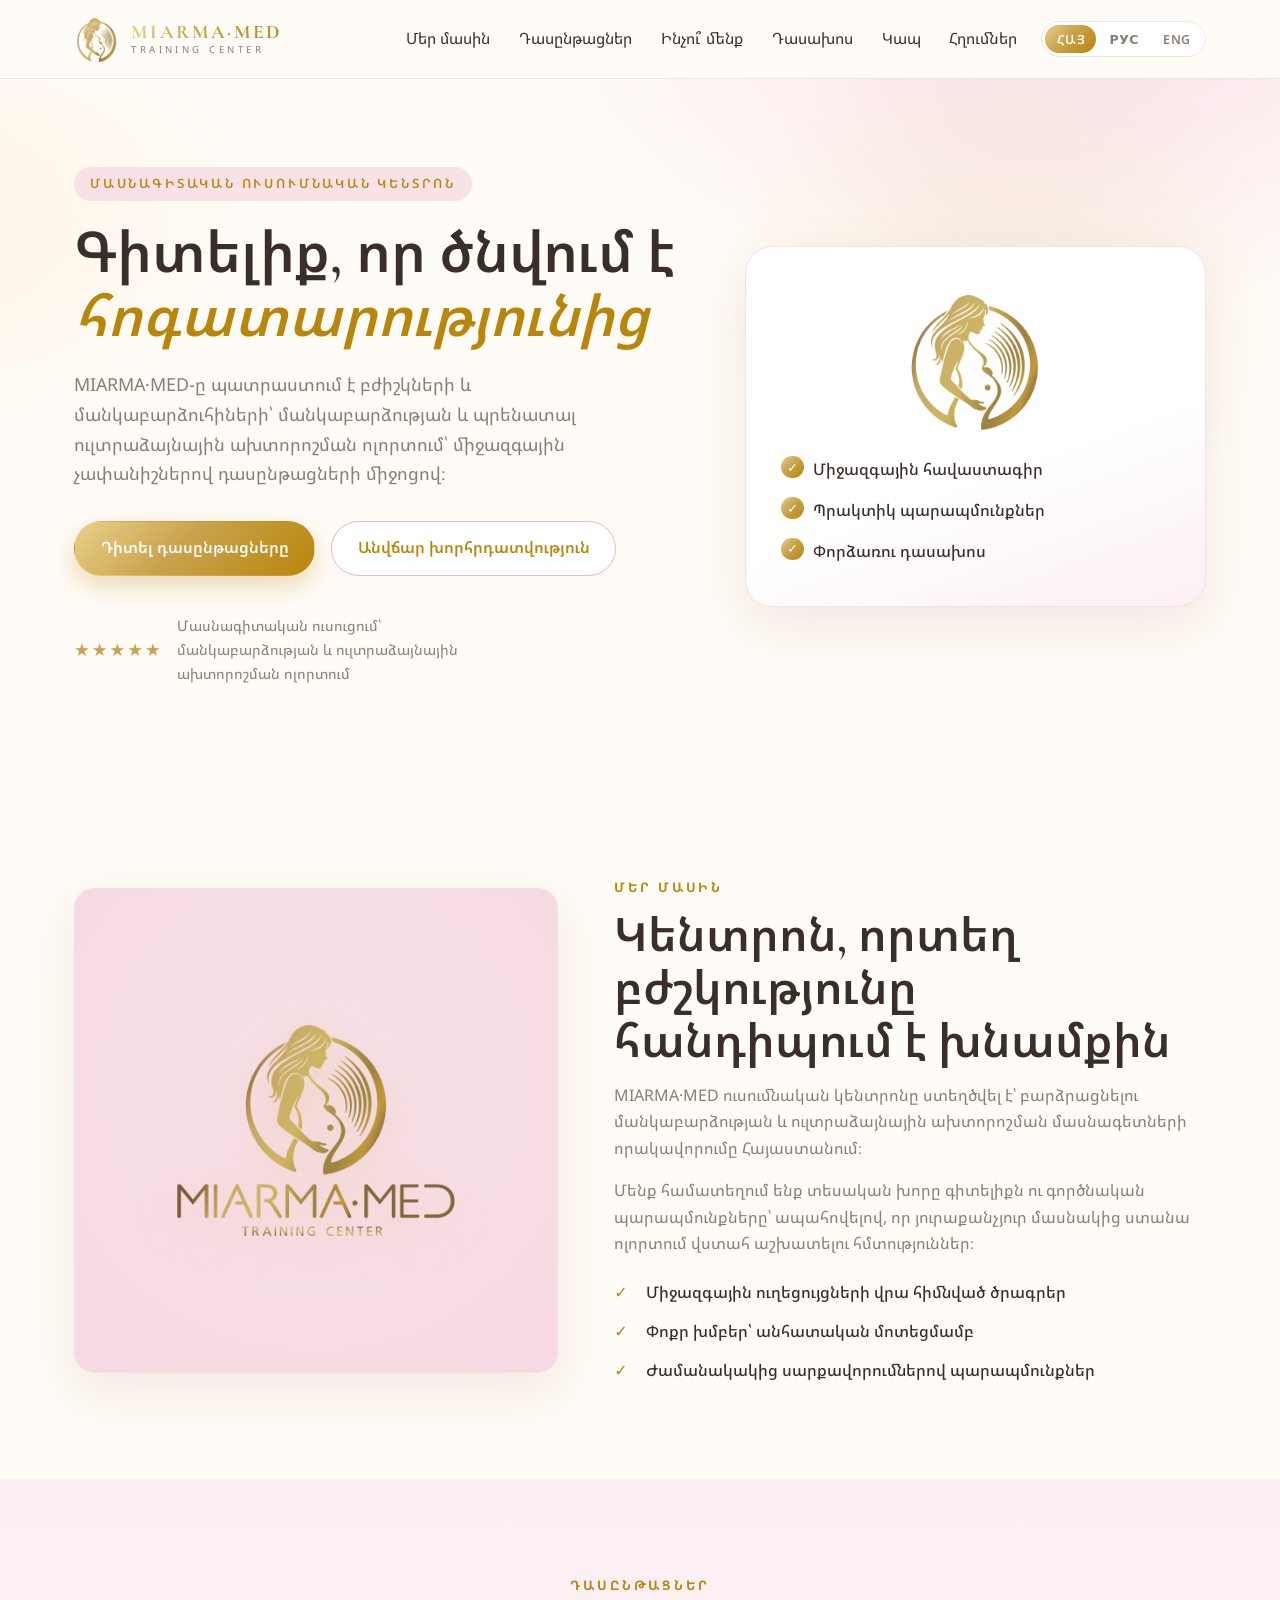
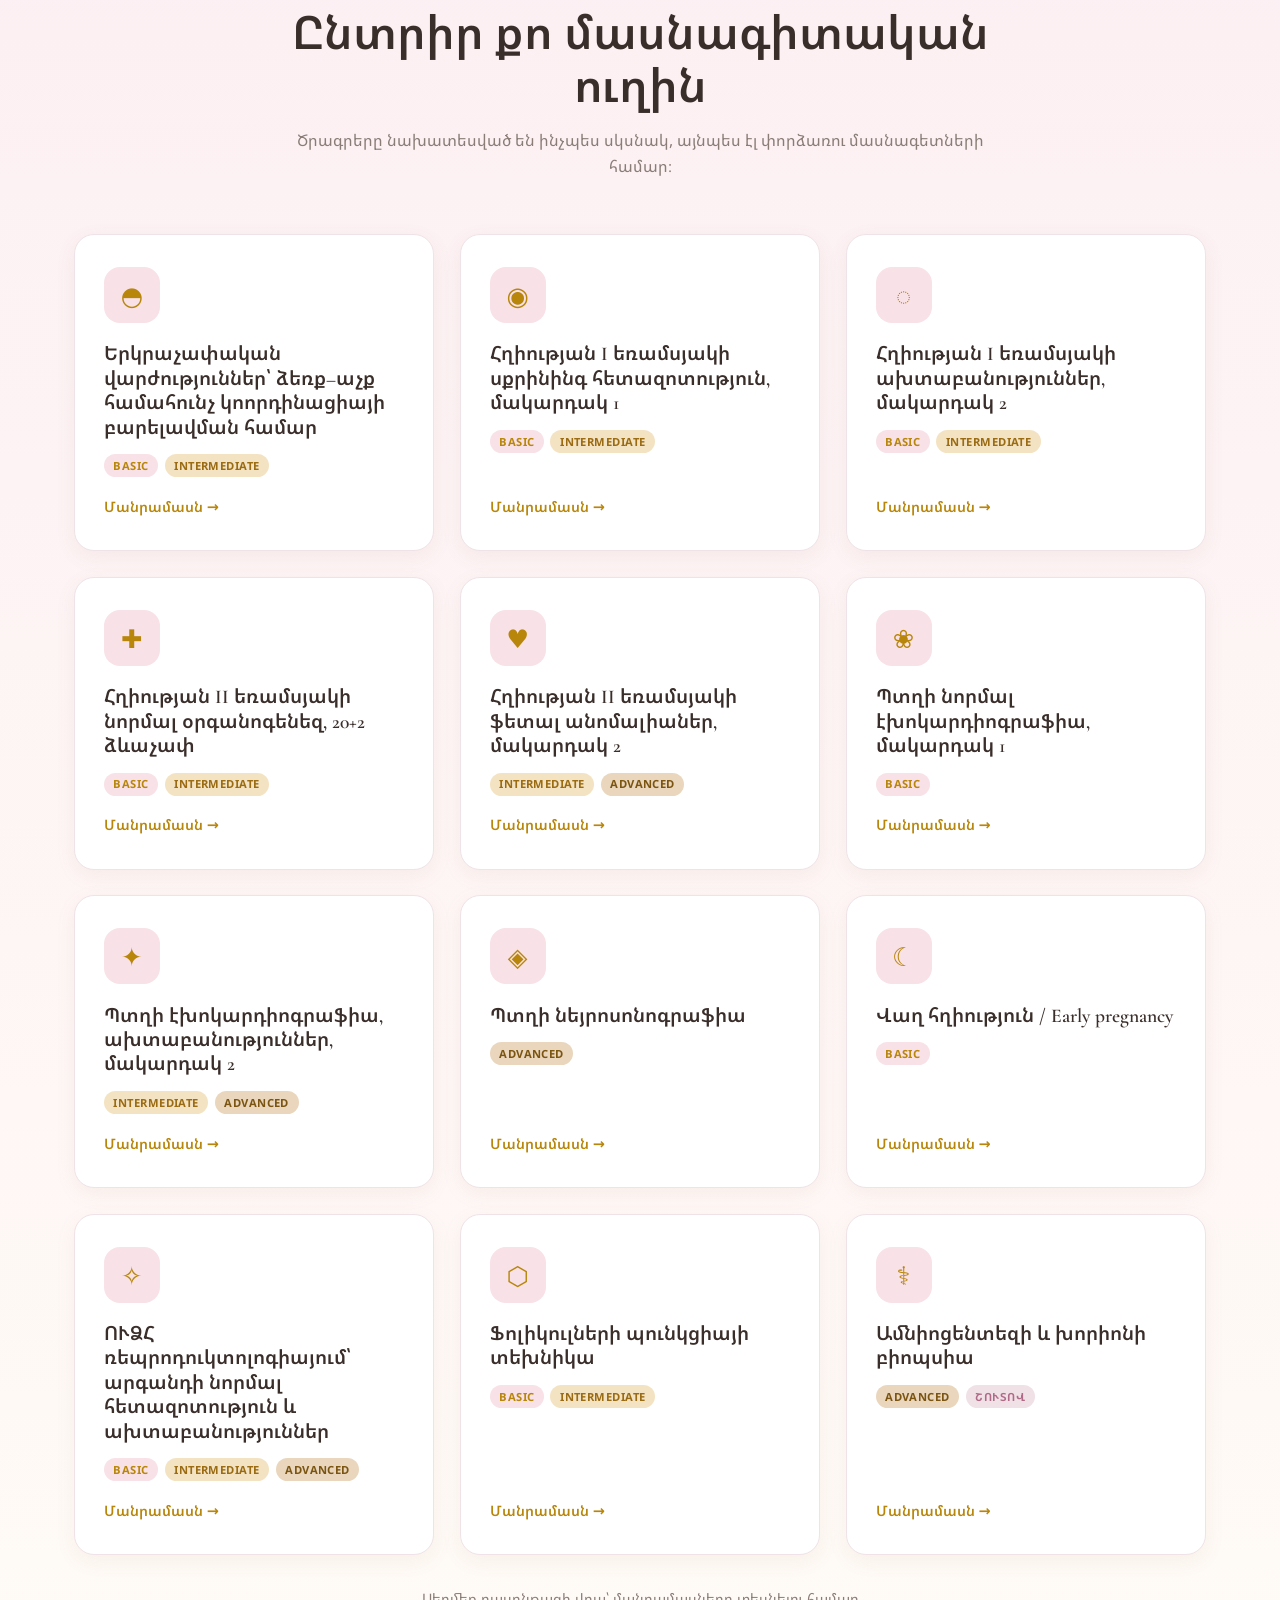
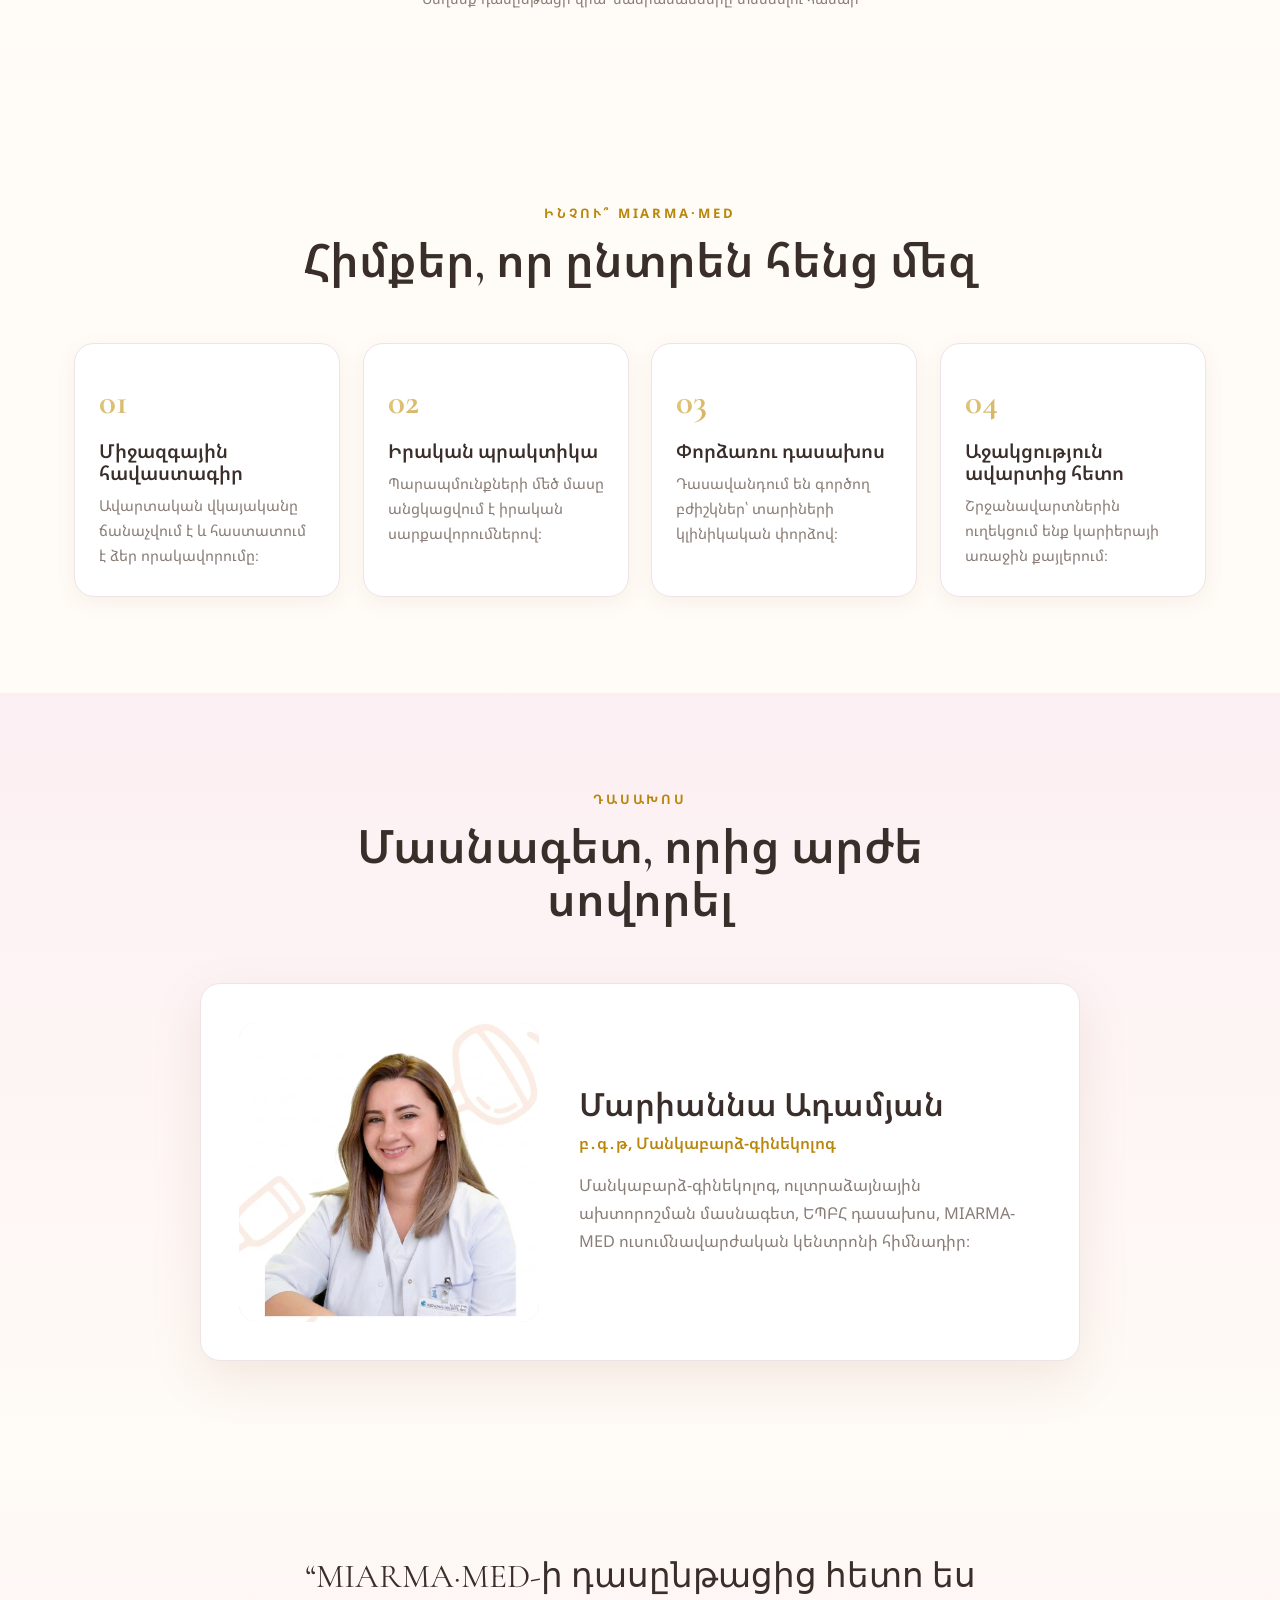
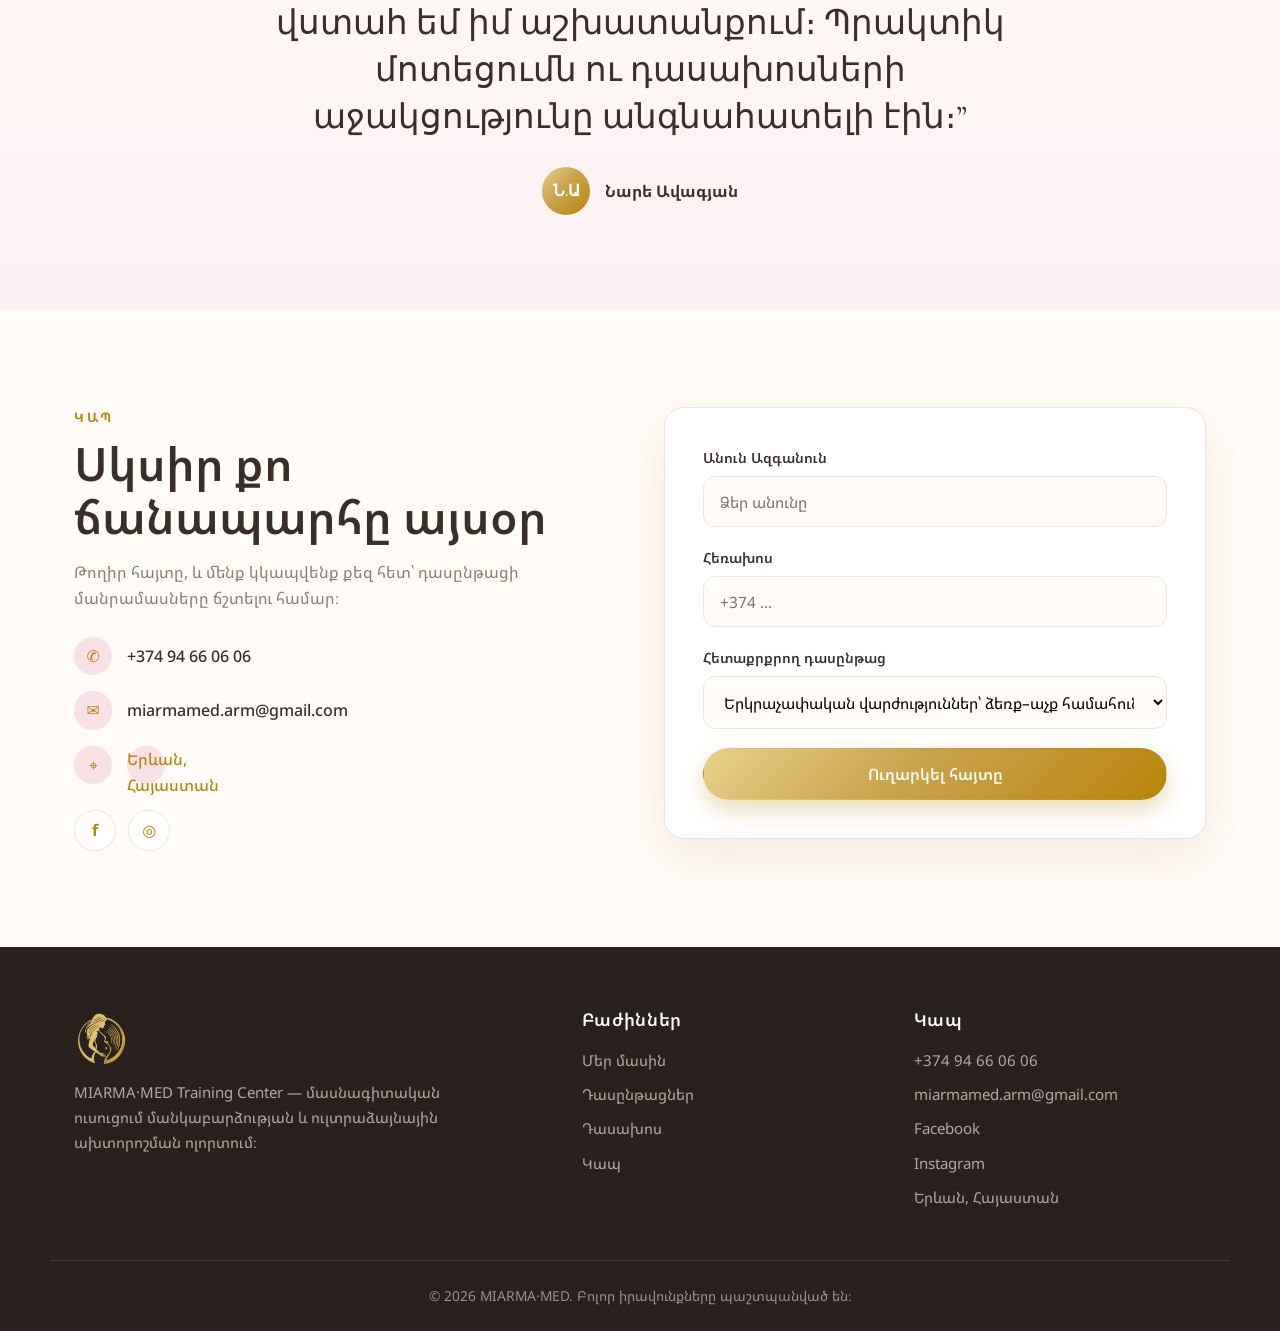
==== commit 2ed088b5: "Update index.html" ====
--- a/index.html
+++ b/index.html
@@ -241,7 +241,7 @@
         <a href="mailto:miarmamed.arm@gmail.com">miarmamed.arm@gmail.com</a>
         <a href="https://www.facebook.com/MIARMA.MedTrainingCenter" target="_blank" rel="noopener">Facebook</a>
         <a href="https://www.instagram.com/miarma.med_trainingcenter" target="_blank" rel="noopener">Instagram</a>
-        <span data-i18n="contact_addr">Երևան, Հայաստան</span>
+        <span data-i18n="contact_addr">Երևան,Հայաստան</span>
       </div>
     </div>
     <div class="container footer-bottom">
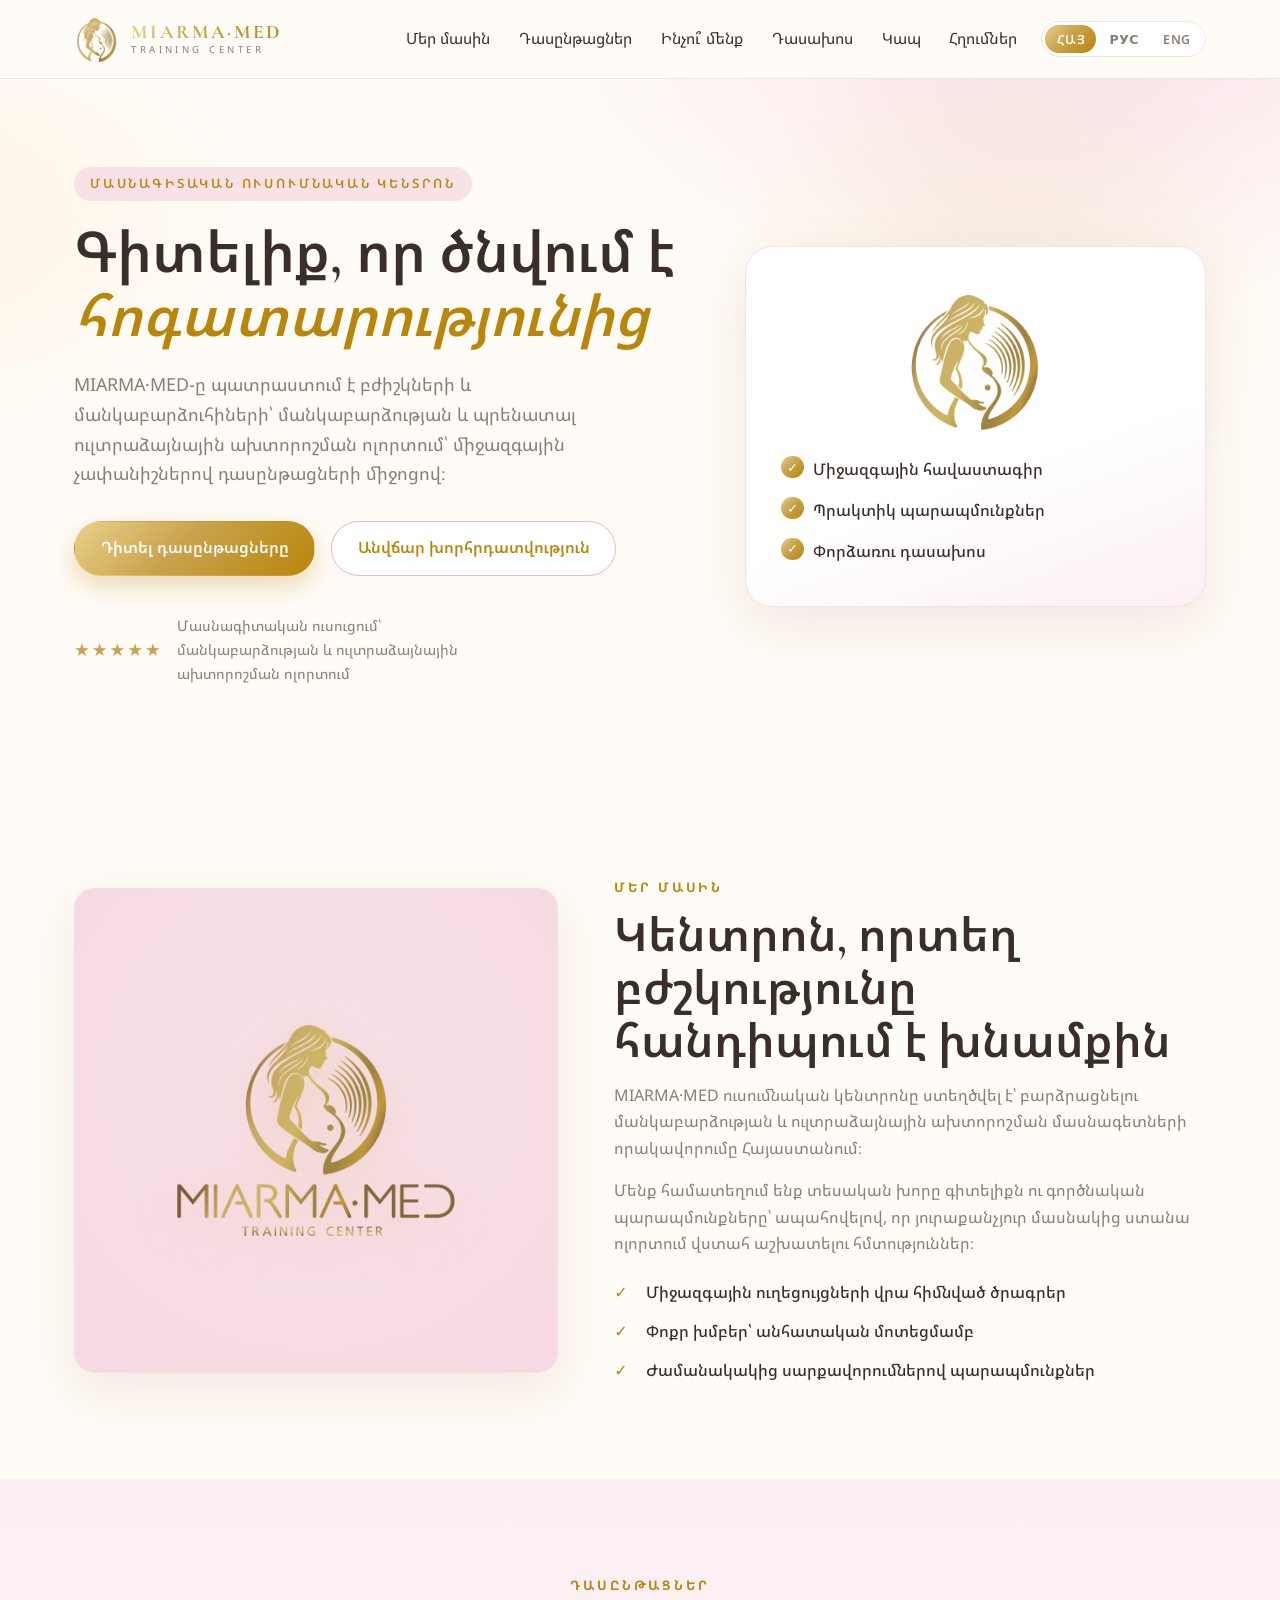
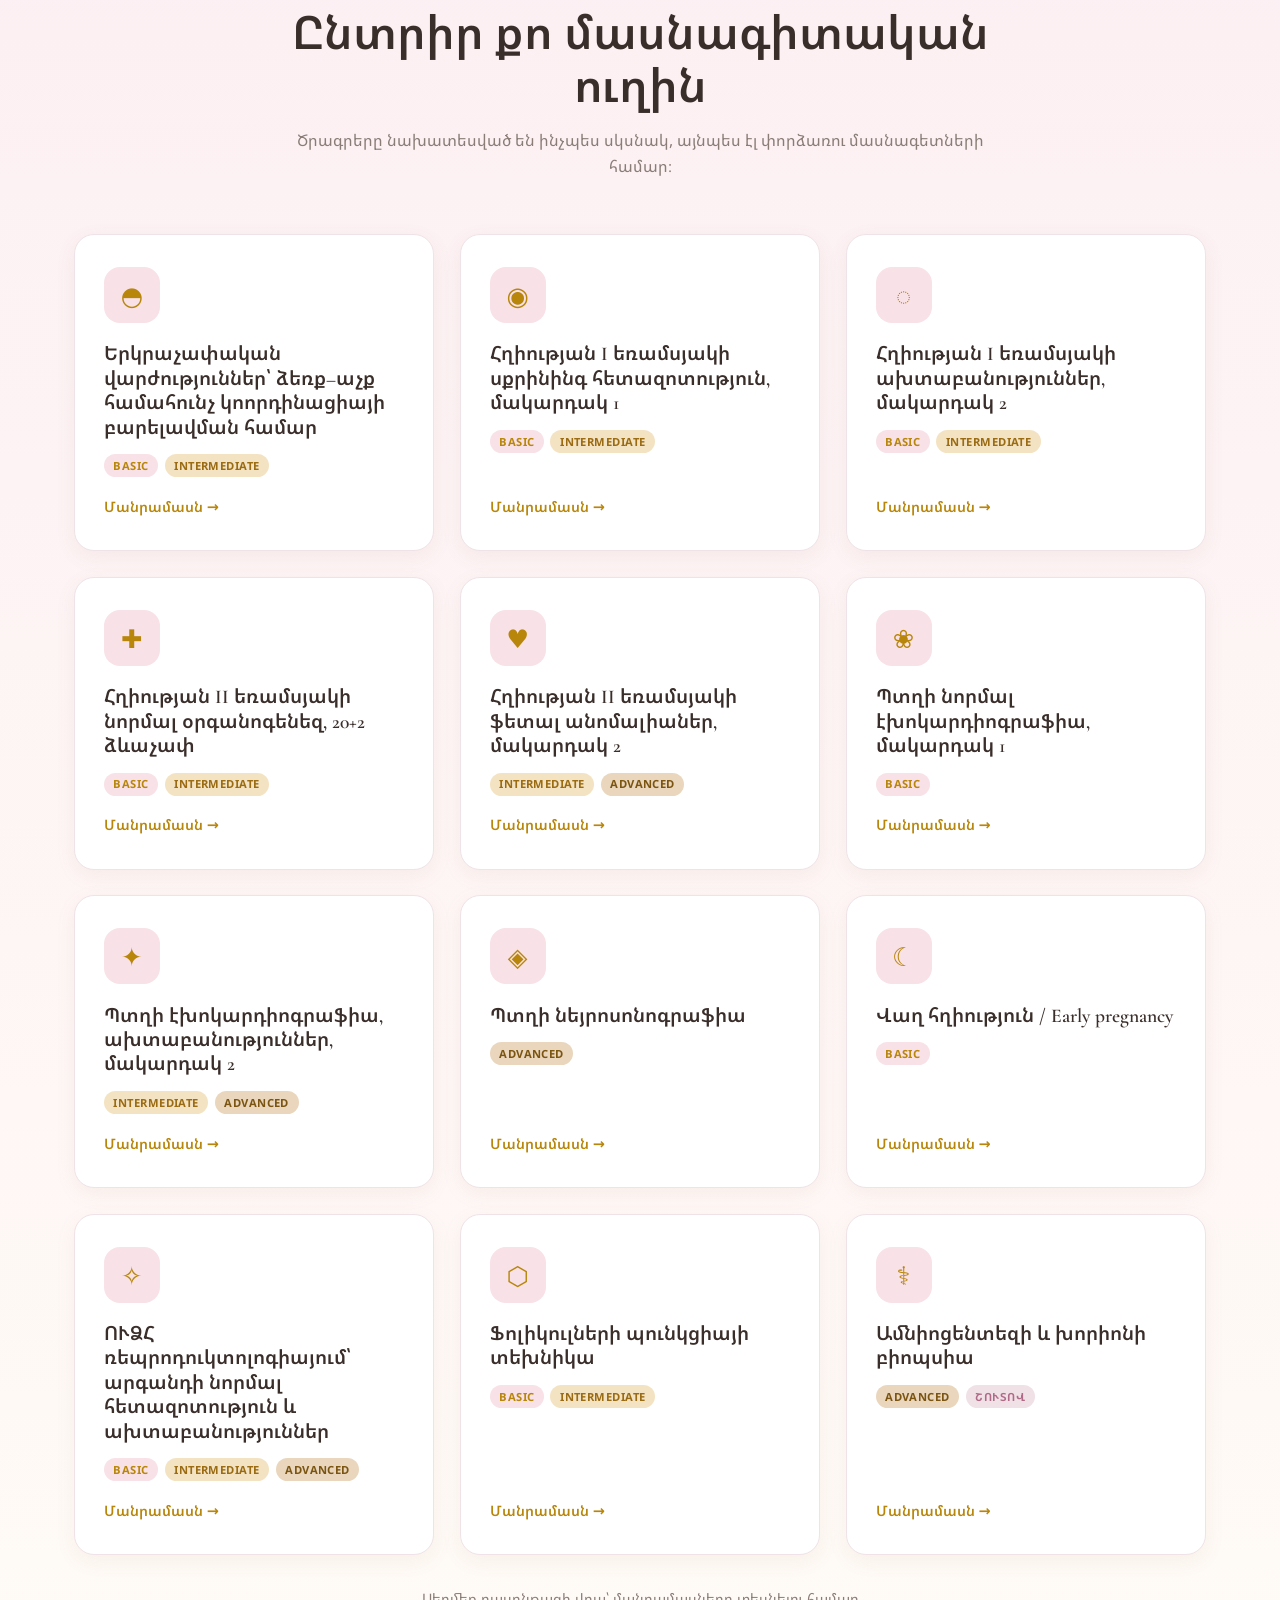
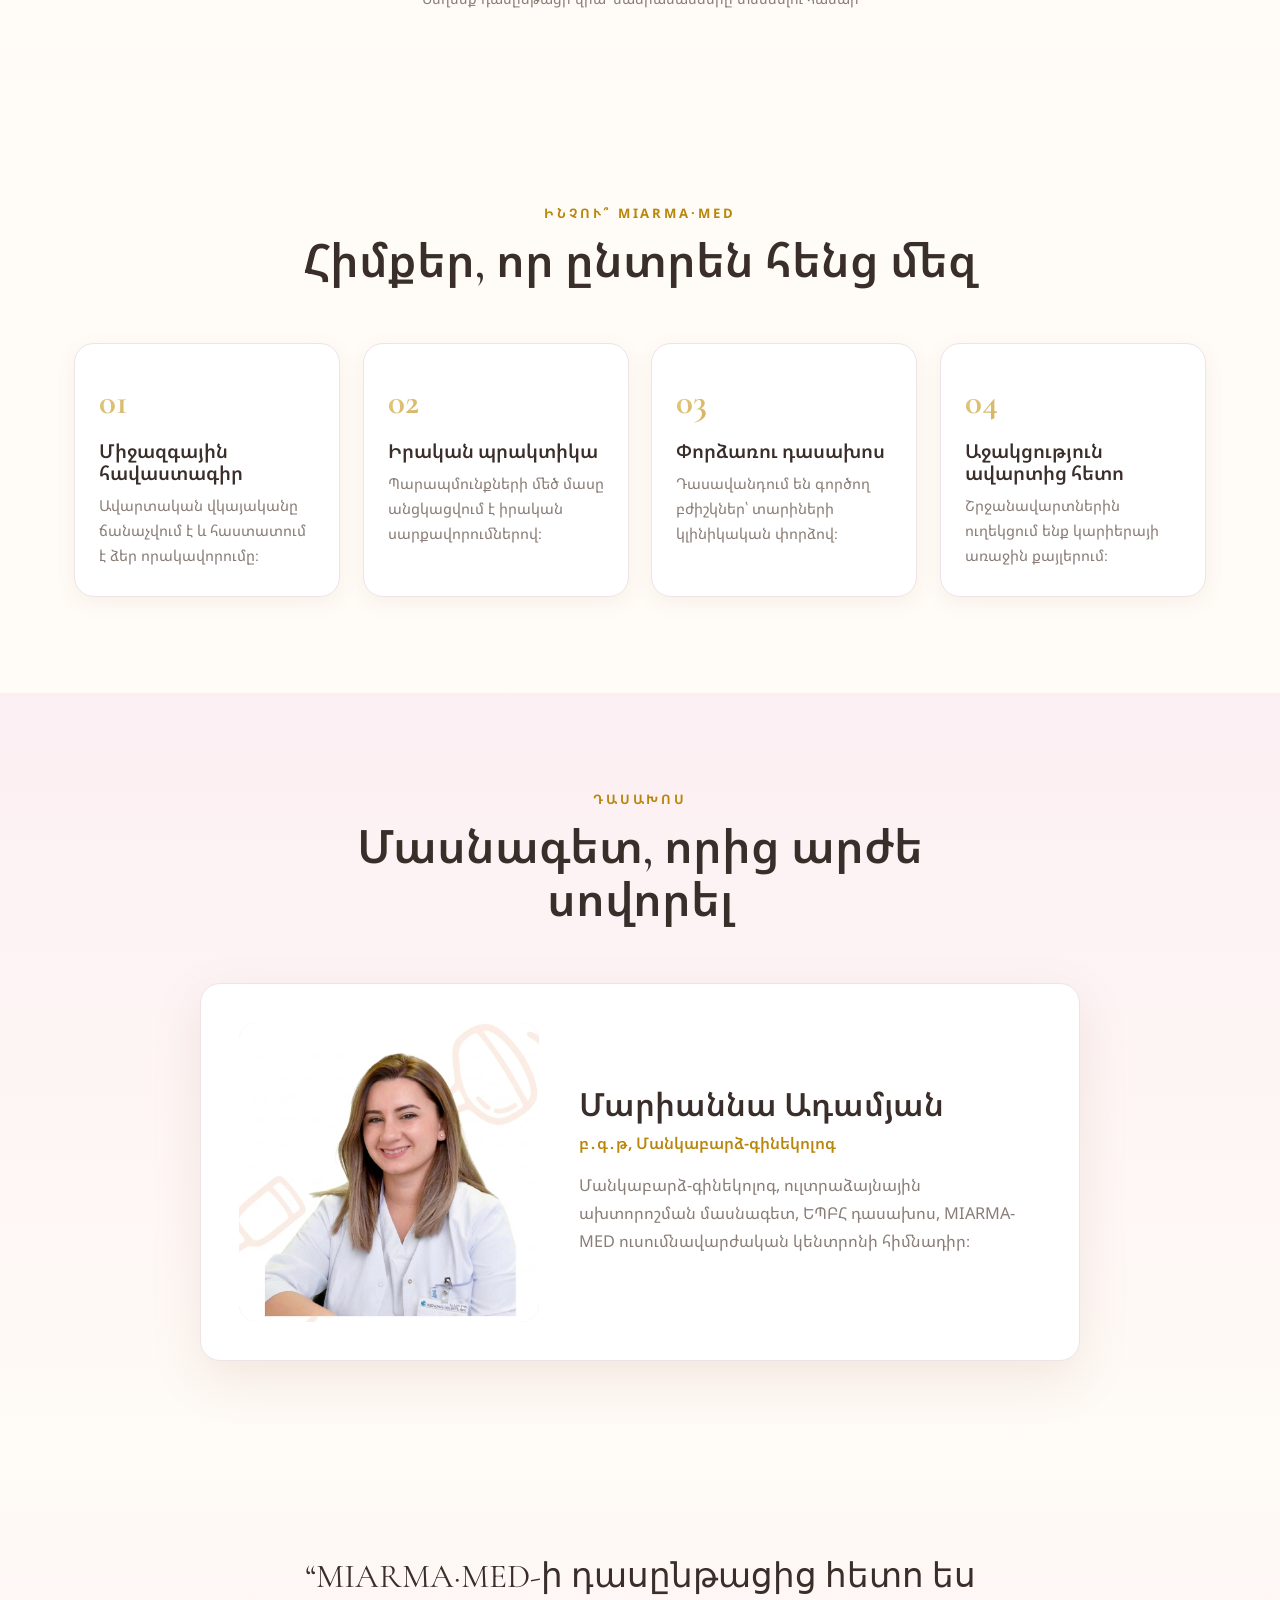
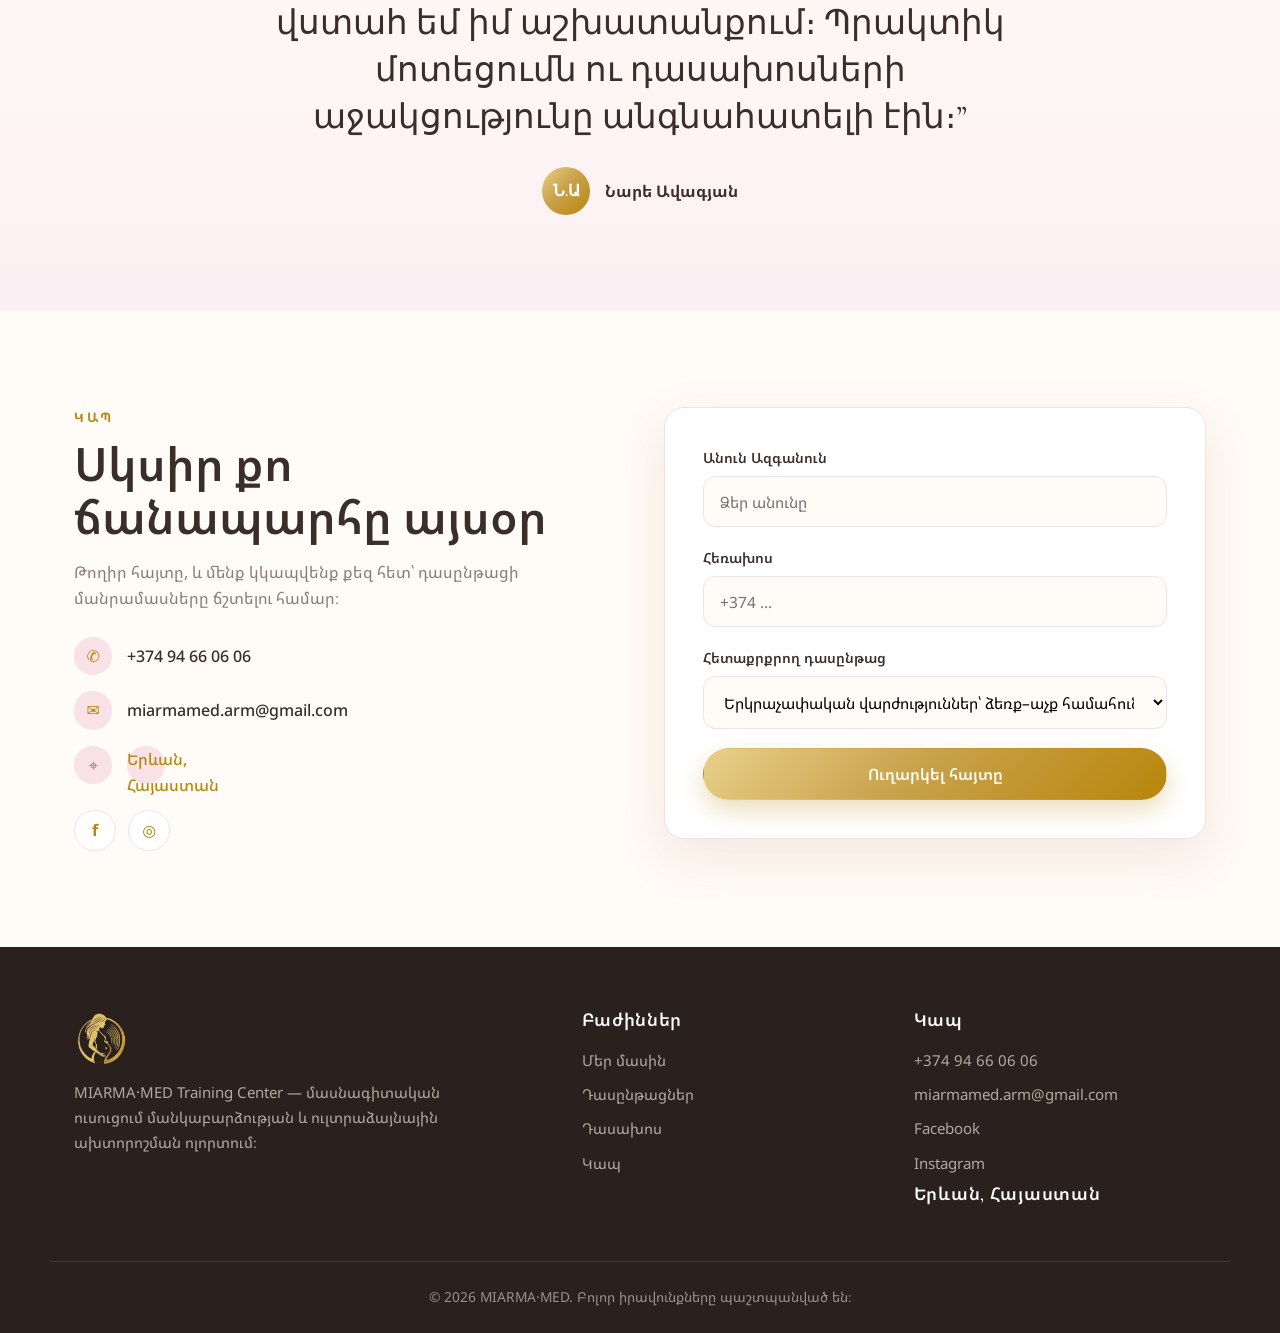
==== commit bcb15869: "Change contact address from span to h4" ====
--- a/index.html
+++ b/index.html
@@ -241,7 +241,7 @@
         <a href="mailto:miarmamed.arm@gmail.com">miarmamed.arm@gmail.com</a>
         <a href="https://www.facebook.com/MIARMA.MedTrainingCenter" target="_blank" rel="noopener">Facebook</a>
         <a href="https://www.instagram.com/miarma.med_trainingcenter" target="_blank" rel="noopener">Instagram</a>
-        <span data-i18n="contact_addr">Երևան,Հայաստան</span>
+        <h4 data-i18n="contact_addr">Երևան,Հայաստան</h4>
       </div>
     </div>
     <div class="container footer-bottom">
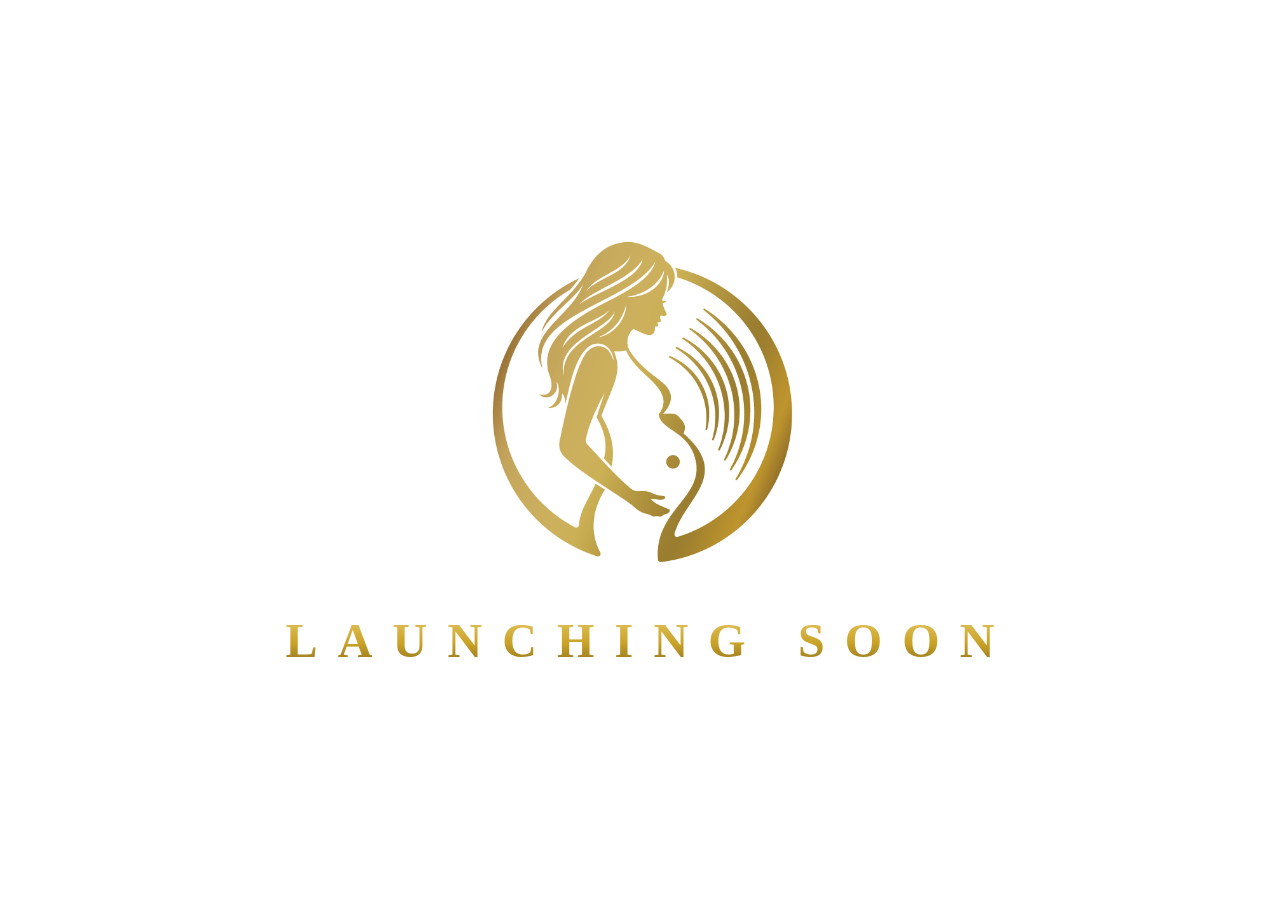
==== commit d39d1b20: "Rename coming-soon.html to index.html" ====
--- a/index.html
+++ b/index.html
@@ -1,270 +1,70 @@
 <!DOCTYPE html>
-<html lang="hy">
+<html lang="en">
 <head>
-  <meta charset="UTF-8" />
-  <meta name="viewport" content="width=device-width, initial-scale=1.0" />
-  <title>MIARMA·MED — Ուսումնական կենտրոն</title>
-  <meta name="description" content="MIARMA·MED ուսումնական կենտրոն — մանկաբարձություն, պրենատալ ուլտրաձայնային ախտորոշում և մասնագիտական վերապատրաստման դասընթացներ։" />
-  <link rel="icon" type="image/png" href="assets/emblem.png" />
-  <link rel="preconnect" href="https://fonts.googleapis.com" />
-  <link rel="preconnect" href="https://fonts.gstatic.com" crossorigin />
-  <link href="https://fonts.googleapis.com/css2?family=Cormorant+Garamond:wght@500;600;700&family=Noto+Sans+Armenian:wght@300;400;500;600;700&display=swap" rel="stylesheet" />
-  <link rel="stylesheet" href="styles.css" />
+<meta charset="UTF-8">
+<meta name="viewport" content="width=device-width, initial-scale=1.0">
+<title>MiarmaMed — Launching Soon</title>
+<link rel="icon" type="image/png" href="logo.png">
+<style>
+  :root {
+    --gold-light: #e8c968;
+    --gold: #c9a227;
+    --gold-deep: #8a6d1f;
+  }
+
+  * { margin: 0; padding: 0; box-sizing: border-box; }
+
+  html, body {
+    height: 100%;
+  }
+
+  body {
+    background: #ffffff;
+    display: flex;
+    flex-direction: column;
+    align-items: center;
+    justify-content: center;
+    min-height: 100vh;
+    padding: 2rem;
+    font-family: "Cormorant Garamond", Georgia, "Times New Roman", serif;
+    text-align: center;
+    overflow: hidden;
+  }
+
+  .logo {
+    width: min(340px, 68vw);
+    height: auto;
+    display: block;
+    animation: breathe 4.5s ease-in-out infinite;
+  }
+
+  @keyframes breathe {
+    0%, 100% { transform: scale(1); opacity: 1; }
+    50%      { transform: scale(1.045); opacity: 0.92; }
+  }
+
+  .tagline {
+    margin-top: 2.5rem;
+    font-size: clamp(1.6rem, 6vw, 3rem);
+    font-weight: 600;
+    letter-spacing: 0.42em;
+    text-transform: uppercase;
+    /* indent compensates for the trailing letter-spacing so text stays centered */
+    text-indent: 0.42em;
+    background: linear-gradient(180deg, var(--gold-light) 0%, var(--gold) 55%, var(--gold-deep) 100%);
+    -webkit-background-clip: text;
+    background-clip: text;
+    -webkit-text-fill-color: transparent;
+    color: var(--gold);
+  }
+
+  @media (prefers-reduced-motion: reduce) {
+    .logo { animation: none; }
+  }
+</style>
 </head>
 <body>
-
-  <!-- ===== HEADER ===== -->
-  <header class="site-header" id="top">
-    <div class="container header-inner">
-      <a href="#top" class="brand">
-        <img src="assets/emblem.png" alt="MIARMA·MED" class="brand-mark" />
-        <span class="brand-text">
-          <strong>MIARMA·MED</strong>
-          <small>TRAINING CENTER</small>
-        </span>
-      </a>
-
-      <nav class="nav" id="nav">
-        <a href="#about" data-i18n="nav_about">Մեր մասին</a>
-        <a href="#courses" data-i18n="nav_courses">Դասընթացներ</a>
-        <a href="#why" data-i18n="nav_why">Ինչու՞ մենք</a>
-        <a href="#team" data-i18n="nav_team">Դասախոս</a>
-        <a href="#contact" data-i18n="nav_contact">Կապ</a>
-        <a href="/links" data-i18n="nav_links">Հղումներ</a>
-      </nav>
-
-      <div class="lang-switch" id="langSwitch" role="group" aria-label="Language">
-        <button type="button" data-lang="hy">ՀԱՅ</button>
-        <button type="button" data-lang="ru">РУС</button>
-        <button type="button" data-lang="en">ENG</button>
-      </div>
-
-      <button class="burger" id="burger" aria-label="Մենյու">
-        <span></span><span></span><span></span>
-      </button>
-    </div>
-  </header>
-
-  <!-- ===== HERO ===== -->
-  <section class="hero">
-    <div class="hero-glow"></div>
-    <div class="container hero-inner">
-      <div class="hero-copy">
-        <span class="eyebrow" data-i18n="hero_eyebrow">Մասնագիտական ուսումնական կենտրոն</span>
-        <h1 data-i18n="hero_title">Գիտելիք, որ ծնվում է<br><em>հոգատարությունից</em></h1>
-        <p class="lead" data-i18n="hero_lead">
-          MIARMA·MED-ը պատրաստում է բժիշկների և մանկաբարձուհիների՝
-          մանկաբարձության և պրենատալ ուլտրաձայնային ախտորոշման ոլորտում՝
-          միջազգային չափանիշներով դասընթացների միջոցով։
-        </p>
-        <div class="hero-actions">
-          <a href="#courses" class="btn btn-primary" data-i18n="hero_btn_courses">Դիտել դասընթացները</a>
-          <a href="#contact" class="btn btn-ghost" data-i18n="hero_btn_consult">Անվճար խորհրդատվություն</a>
-        </div>
-        <div class="hero-trust">
-          <span>★★★★★</span>
-          <p data-i18n="hero_trust">Մասնագիտական ուսուցում՝ մանկաբարձության և ուլտրաձայնային ախտորոշման ոլորտում</p>
-        </div>
-      </div>
-
-      <div class="hero-card">
-        <img src="assets/emblem.png" alt="" class="hero-emblem" />
-        <ul class="hero-points">
-          <li data-i18n="point_cert">Միջազգային հավաստագիր</li>
-          <li data-i18n="point_practice">Պրակտիկ պարապմունքներ</li>
-          <li data-i18n="point_instructor">Փորձառու դասախոս</li>
-        </ul>
-      </div>
-    </div>
-  </section>
-
-  <!-- ===== ABOUT ===== -->
-  <section class="section" id="about">
-    <div class="container about-grid">
-      <div class="about-media">
-        <div class="about-frame">
-          <img src="assets/logo.png" alt="MIARMA·MED Training Center" />
-        </div>
-      </div>
-      <div class="about-copy">
-        <span class="section-eyebrow" data-i18n="about_eyebrow">Մեր մասին</span>
-        <h2 data-i18n="about_title">Կենտրոն, որտեղ բժշկությունը հանդիպում է խնամքին</h2>
-        <p data-i18n="about_p1">
-          MIARMA·MED ուսումնական կենտրոնը ստեղծվել է՝ բարձրացնելու մանկաբարձության
-          և ուլտրաձայնային ախտորոշման մասնագետների որակավորումը Հայաստանում։
-        </p>
-        <p data-i18n="about_p2">
-          Մենք համատեղում ենք տեսական խորը գիտելիքն ու գործնական պարապմունքները՝
-          ապահովելով, որ յուրաքանչյուր մասնակից ստանա ոլորտում վստահ աշխատելու հմտություններ։
-        </p>
-        <ul class="check-list">
-          <li data-i18n="about_li1">Միջազգային ուղեցույցների վրա հիմնված ծրագրեր</li>
-          <li data-i18n="about_li2">Փոքր խմբեր՝ անհատական մոտեցմամբ</li>
-          <li data-i18n="about_li3">Ժամանակակից սարքավորումներով պարապմունքներ</li>
-        </ul>
-      </div>
-    </div>
-  </section>
-
-  <!-- ===== COURSES ===== -->
-  <section class="section section-alt" id="courses">
-    <div class="container">
-      <div class="section-head">
-        <span class="section-eyebrow" data-i18n="courses_eyebrow">Դասընթացներ</span>
-        <h2 data-i18n="courses_title">Ընտրիր քո մասնագիտական ուղին</h2>
-        <p data-i18n="courses_lead">Ծրագրերը նախատեսված են ինչպես սկսնակ, այնպես էլ փորձառու մասնագետների համար։</p>
-      </div>
-
-      <div class="cards" id="courseGrid"><!-- rendered by script.js --></div>
-      <p class="courses-hint" data-i18n="courses_hint">Սեղմեք դասընթացի վրա՝ մանրամասները տեսնելու համար</p>
-    </div>
-  </section>
-
-  <!-- ===== WHY US ===== -->
-  <section class="section" id="why">
-    <div class="container">
-      <div class="section-head">
-        <span class="section-eyebrow" data-i18n="why_eyebrow">Ինչու՞ MIARMA·MED</span>
-        <h2 data-i18n="why_title">Հիմքեր, որ ընտրեն հենց մեզ</h2>
-      </div>
-      <div class="features">
-        <div class="feature">
-          <div class="feature-no">01</div>
-          <h3 data-i18n="f1_t">Միջազգային հավաստագիր</h3>
-          <p data-i18n="f1_d">Ավարտական վկայականը ճանաչվում է և հաստատում է ձեր որակավորումը։</p>
-        </div>
-        <div class="feature">
-          <div class="feature-no">02</div>
-          <h3 data-i18n="f2_t">Իրական պրակտիկա</h3>
-          <p data-i18n="f2_d">Պարապմունքների մեծ մասը անցկացվում է իրական սարքավորումներով։</p>
-        </div>
-        <div class="feature">
-          <div class="feature-no">03</div>
-          <h3 data-i18n="f3_t">Փորձառու դասախոս</h3>
-          <p data-i18n="f3_d">Դասավանդում են գործող բժիշկներ՝ տարիների կլինիկական փորձով։</p>
-        </div>
-        <div class="feature">
-          <div class="feature-no">04</div>
-          <h3 data-i18n="f4_t">Աջակցություն ավարտից հետո</h3>
-          <p data-i18n="f4_d">Շրջանավարտներին ուղեկցում ենք կարիերայի առաջին քայլերում։</p>
-        </div>
-      </div>
-    </div>
-  </section>
-
-  <!-- ===== TEAM ===== -->
-  <section class="section section-alt" id="team">
-    <div class="container">
-      <div class="section-head">
-        <span class="section-eyebrow" data-i18n="team_eyebrow">Դասախոս</span>
-        <h2 data-i18n="team_title">Մասնագետ, որից արժե սովորել</h2>
-      </div>
-      <article class="instructor">
-        <div class="instructor-photo">
-          <img src="assets/marianna.png" alt="Մարիաննա Ադամյան" />
-        </div>
-        <div class="instructor-info">
-          <h3 data-i18n="team_name">Մարիաննա Ադամյան</h3>
-          <span class="role" data-i18n="team_role">բ․գ․թ, Մանկաբարձ-գինեկոլոգ</span>
-          <p data-i18n="team_bio">Մանկաբարձ-գինեկոլոգ, ուլտրաձայնային ախտորոշման մասնագետ,
-             ԵՊԲՀ դասախոս, MIARMA-MED ուսումնավարժական կենտրոնի հիմնադիր։</p>
-        </div>
-      </article>
-    </div>
-  </section>
-
-  <!-- ===== TESTIMONIAL ===== -->
-  <section class="section testimonial-sec">
-    <div class="container testimonial">
-      <p class="quote" data-i18n="quote">“MIARMA·MED-ի դասընթացից հետո ես վստահ եմ իմ աշխատանքում։ Պրակտիկ մոտեցումն ու դասախոսների աջակցությունը անգնահատելի էին։”</p>
-      <div class="quote-by">
-        <div class="avatar small" data-i18n="quote_initials">Ն.Ա</div>
-        <div><strong data-i18n="quote_by">Նարե Ավագյան</strong></div>
-      </div>
-    </div>
-  </section>
-
-  <!-- ===== CONTACT ===== -->
-  <section class="section" id="contact">
-    <div class="container contact-grid">
-      <div class="contact-copy">
-        <span class="section-eyebrow" data-i18n="contact_eyebrow">Կապ</span>
-        <h2 data-i18n="contact_title">Սկսիր քո ճանապարհը այսօր</h2>
-        <p data-i18n="contact_lead">Թողիր հայտը, և մենք կկապվենք քեզ հետ՝ դասընթացի մանրամասները ճշտելու համար։</p>
-        <ul class="contact-list">
-          <li><span>✆</span> +374 94 66 06 06</li>
-          <li><span>✉</span> <a href="mailto:miarmamed.arm@gmail.com">miarmamed.arm@gmail.com</a></li>
-          <li><span>⌖</span> <span data-i18n="contact_addr">Երևան, Հայաստան</span></li>
-        </ul>
-        <div class="socials">
-          <a href="https://www.facebook.com/MIARMA.MedTrainingCenter" target="_blank" rel="noopener" aria-label="Facebook">f</a>
-          <a href="https://www.instagram.com/miarma.med_trainingcenter" target="_blank" rel="noopener" aria-label="Instagram">◎</a>
-        </div>
-      </div>
-
-      <form class="contact-form" id="enrollForm" novalidate>
-        <div class="field">
-          <label for="name" data-i18n="form_name">Անուն Ազգանուն</label>
-          <input id="name" name="name" type="text" required placeholder="Ձեր անունը" data-i18n-ph="form_name_ph" />
-        </div>
-        <div class="field">
-          <label for="phone" data-i18n="form_phone">Հեռախոս</label>
-          <input id="phone" name="phone" type="tel" required placeholder="+374 ..." />
-        </div>
-        <div class="field">
-          <label for="course" data-i18n="form_course">Հետաքրքրող դասընթաց</label>
-          <select id="course" name="course"><!-- options rendered by script.js --></select>
-        </div>
-        <button type="submit" class="btn btn-primary full" data-i18n="form_submit">Ուղարկել հայտը</button>
-        <p class="form-note" id="formNote" hidden data-i18n="form_note">Շնորհակալություն։ Մենք շուտով կկապվենք ձեզ հետ։</p>
-      </form>
-    </div>
-  </section>
-
-  <!-- ===== FOOTER ===== -->
-  <footer class="site-footer">
-    <div class="container footer-inner">
-      <div class="footer-brand">
-        <img src="assets/emblem.png" alt="MIARMA·MED" />
-        <p data-i18n="footer_about">MIARMA·MED Training Center — մասնագիտական ուսուցում մանկաբարձության և ուլտրաձայնային ախտորոշման ոլորտում։</p>
-      </div>
-      <div class="footer-col">
-        <h4 data-i18n="footer_sections">Բաժիններ</h4>
-        <a href="#about" data-i18n="nav_about">Մեր մասին</a>
-        <a href="#courses" data-i18n="nav_courses">Դասընթացներ</a>
-        <a href="#team" data-i18n="nav_team">Դասախոս</a>
-        <a href="#contact" data-i18n="nav_contact">Կապ</a>
-      </div>
-      <div class="footer-col">
-        <h4 data-i18n="footer_contact">Կապ</h4>
-        <a href="tel:+37494660606">+374 94 66 06 06</a>
-        <a href="mailto:miarmamed.arm@gmail.com">miarmamed.arm@gmail.com</a>
-        <a href="https://www.facebook.com/MIARMA.MedTrainingCenter" target="_blank" rel="noopener">Facebook</a>
-        <a href="https://www.instagram.com/miarma.med_trainingcenter" target="_blank" rel="noopener">Instagram</a>
-        <h4 data-i18n="contact_addr">Երևան,Հայաստան</h4>
-      </div>
-    </div>
-    <div class="container footer-bottom">
-      <span data-i18n="footer_rights">© 2026 MIARMA·MED. Բոլոր իրավունքները պաշտպանված են։</span>
-    </div>
-  </footer>
-
-  <!-- ===== COURSE MODAL ===== -->
-  <div class="modal" id="courseModal" hidden>
-    <div class="modal-overlay" data-close></div>
-    <div class="modal-card" role="dialog" aria-modal="true" aria-labelledby="modalTitle">
-      <button class="modal-close" data-close aria-label="Փակել">×</button>
-      <div class="modal-media" id="modalMedia"></div>
-      <div class="modal-body">
-        <div class="modal-badges" id="modalBadges"></div>
-        <h3 id="modalTitle"></h3>
-        <p class="modal-desc" id="modalDesc"></p>
-        <p class="modal-note" id="modalNote" hidden></p>
-        <a href="#contact" class="btn btn-primary" data-close data-i18n="modal_enroll">Գրանցվել դասընթացին</a>
-      </div>
-    </div>
-  </div>
-
-  <script src="script.js"></script>
+  <img class="logo" src="logo.png" alt="MiarmaMed logo">
+  <div class="tagline">Launching Soon</div>
 </body>
 </html>
